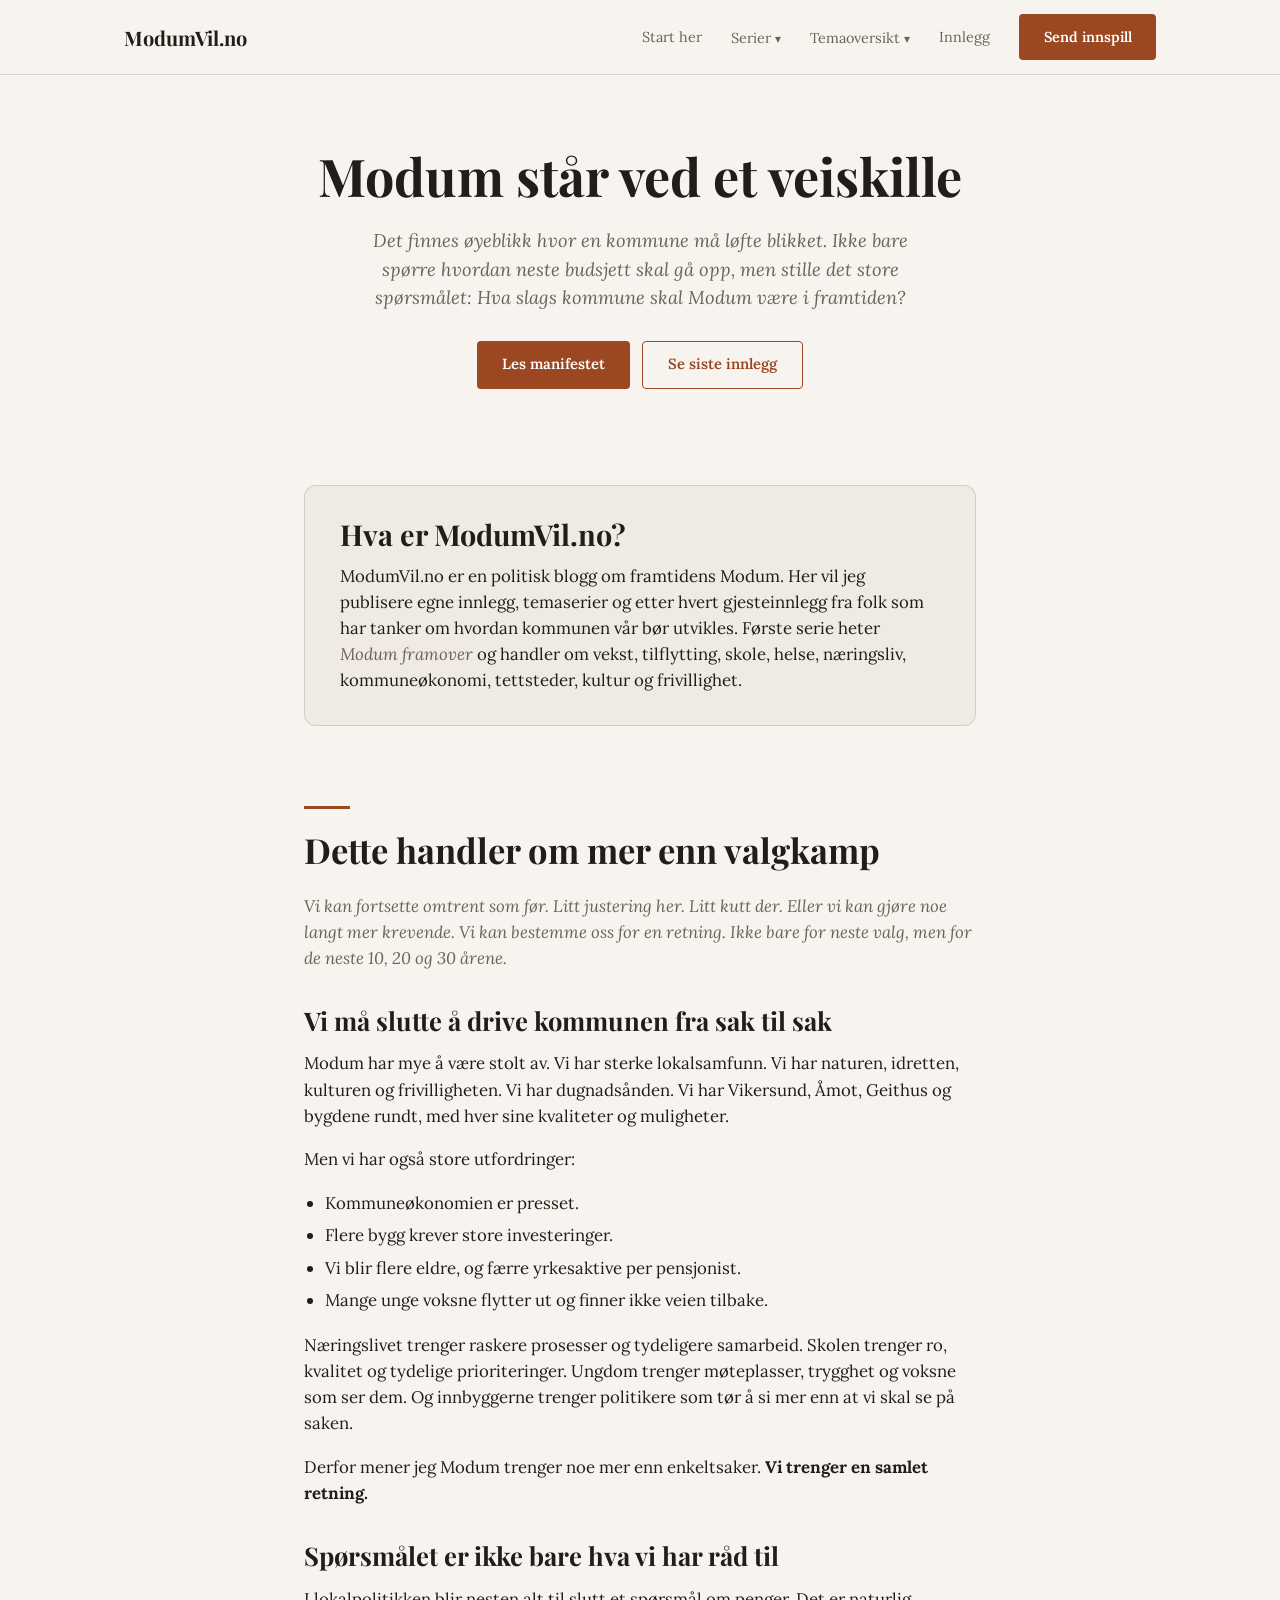
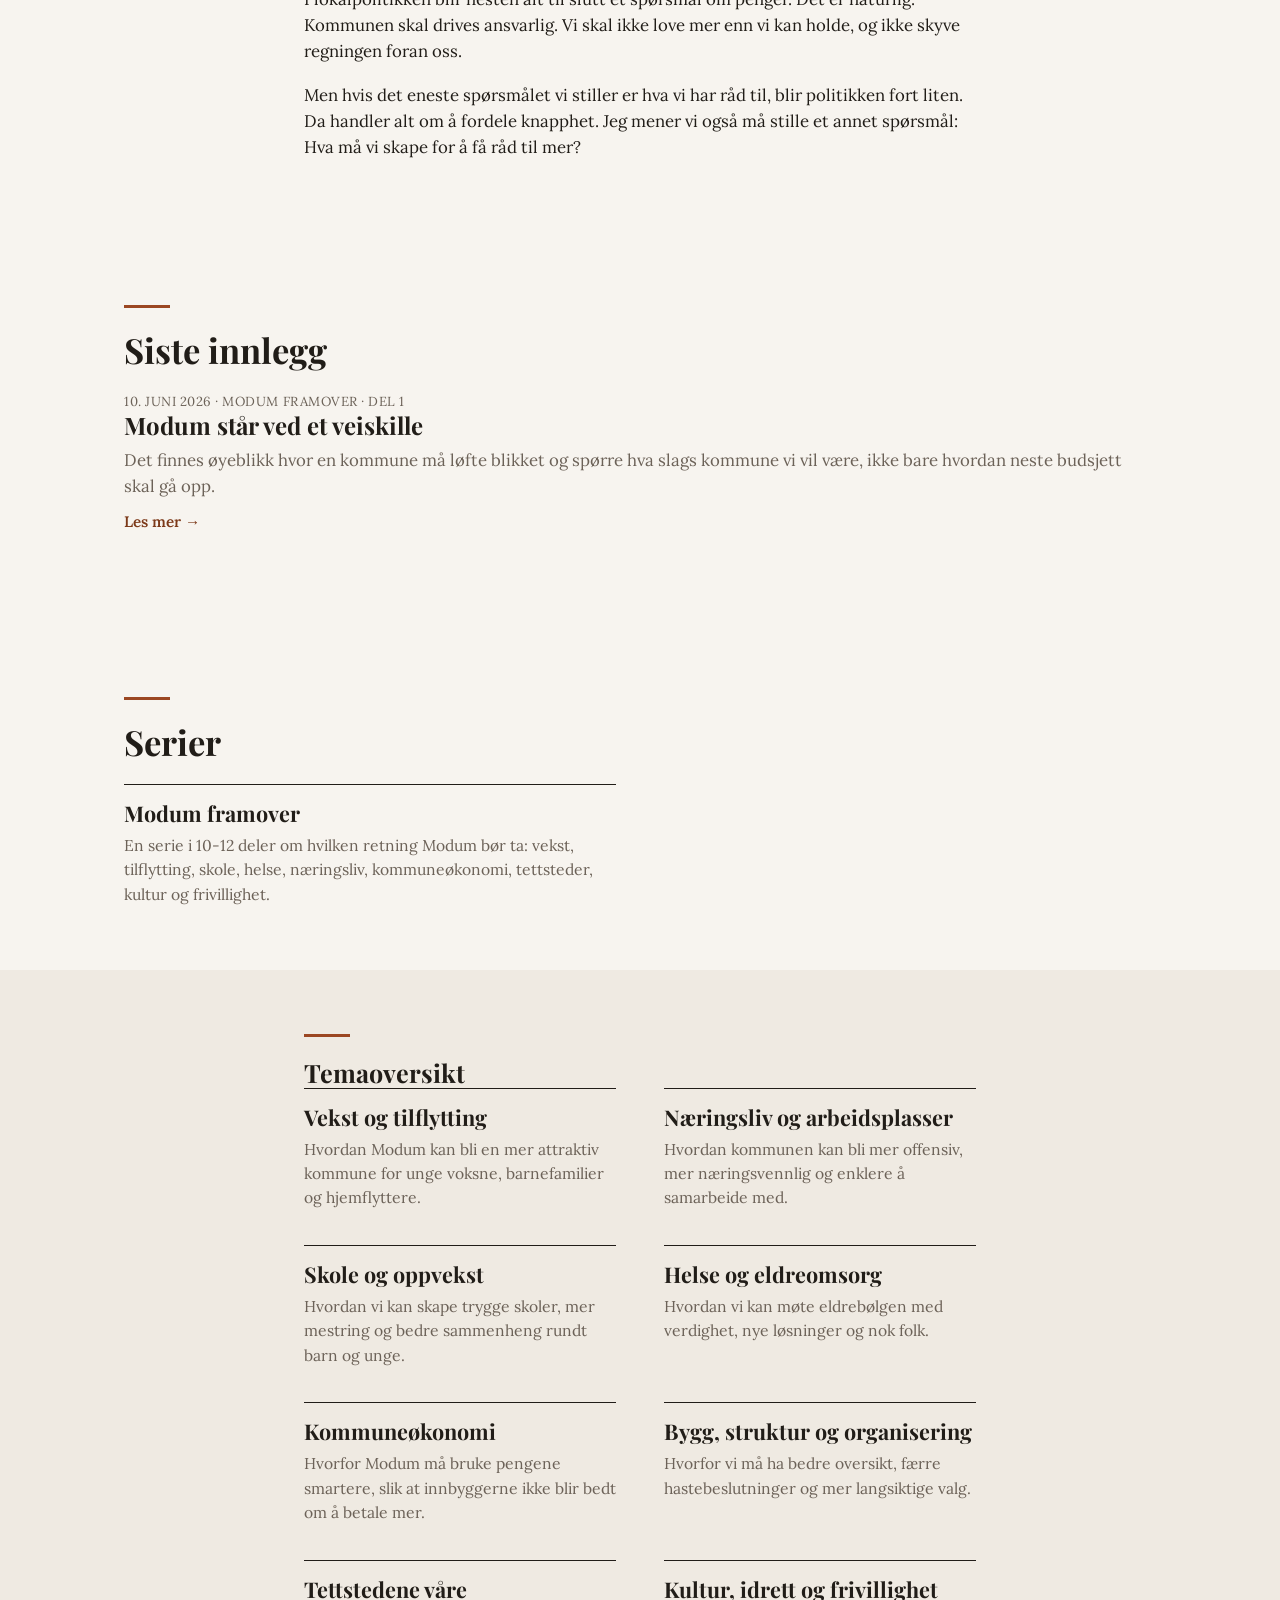
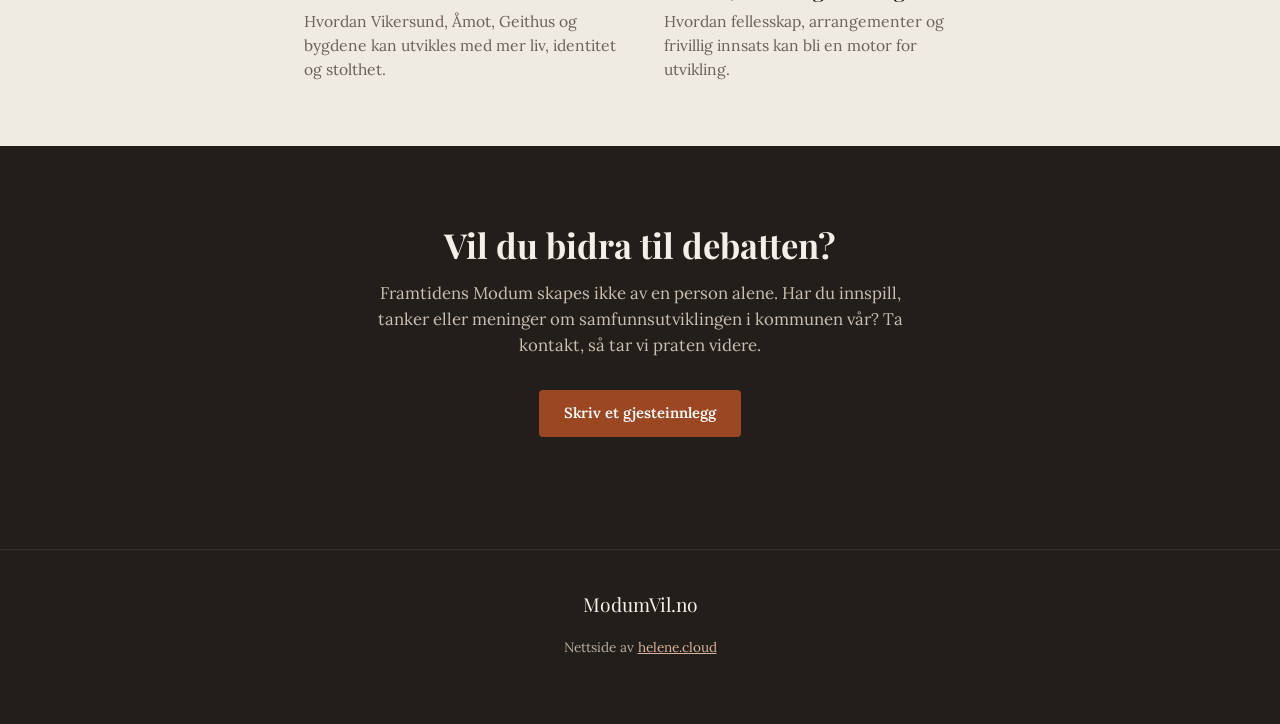
==== index.html @ 94a201ff "Serier: serie-felt pr innlegg + egen serie-side + Serier-dropdown, ny meny (Start her/Serier/Temaove" ====
<!DOCTYPE html>
<html lang="no">
<head>
  <meta charset="UTF-8" />
  <meta name="viewport" content="width=device-width, initial-scale=1.0" />
  <title>Politisk blogg</title>
  <meta name="description" content="Tanker om samfunnsutviklingen i kommunen. Rediger denne teksten i portalen." />
  <meta property="og:type" content="website" />
  <meta property="og:title" content="Politisk blogg" />
  <meta name="twitter:card" content="summary_large_image" />
  <link rel="preconnect" href="https://fonts.googleapis.com" />
  <link rel="preconnect" href="https://fonts.gstatic.com" crossorigin />
  <link href="https://fonts.googleapis.com/css2?family=Playfair+Display:wght@500;600;700&family=Lora:ital,wght@0,400;0,500;0,600;1,400&display=swap" rel="stylesheet" />
  <link rel="icon" type="image/svg+xml" href="assets/favicon.svg" />
  <link rel="stylesheet" href="css/style.css" />
</head>
<body>
  <a href="#hovedinnhold" class="skip-link">Hopp til innhold</a>

  <header class="nav" id="top">
    <div class="nav__inner">
      <a href="#top" class="nav__brand" data-navn>Politisk blogg</a>
      <nav class="nav__links" id="navLinks" aria-label="Hovedmeny">
        <a href="bidra.html" class="btn" id="navCta">Send innspill</a>
      </nav>
      <button class="nav__toggle" id="navToggle" aria-label="Åpne meny" aria-expanded="false" aria-controls="navLinks">
        <span></span><span></span><span></span>
      </button>
    </div>
  </header>

  <main id="hovedinnhold">
    <section class="hero">
      <div class="hero__inner">
        <h1 data-tittel>Overskrift</h1>
        <p class="hero__lead" data-ingress></p>
        <div class="hero__actions">
          <a href="#manifest" class="btn" data-cta>Les manifestet</a>
          <a href="#innlegg" class="btn btn--ghost">Se siste innlegg</a>
        </div>
      </div>
    </section>

    <section class="section om" id="om" hidden>
      <div class="om-box">
        <h2 data-om-tittel>Hva er ModumVil.no?</h2>
        <div class="prose" data-om-tekst></div>
      </div>
    </section>

    <section class="section" id="manifest" aria-labelledby="manifest-tittel">
      <div class="rule"></div>
      <h2 id="manifest-tittel" data-manifest-tittel>Manifest</h2>
      <div class="prose" data-manifest></div>
    </section>

    <section class="section section--wide" id="innlegg" aria-labelledby="innlegg-tittel">
      <div class="rule"></div>
      <h2 id="innlegg-tittel">Siste innlegg</h2>
      <div class="posts" id="postsList"></div>
      <p id="postsEmpty" class="hero__lead" style="text-align:left;margin-left:0" hidden>Ingen innlegg ennå.</p>
    </section>

    <section class="section section--wide" id="serier" aria-labelledby="serier-tittel" hidden>
      <div class="rule"></div>
      <h2 id="serier-tittel">Serier</h2>
      <div class="temaer" id="serierGrid"></div>
    </section>

    <section class="section--alt" id="temaer" aria-labelledby="temaer-tittel">
      <div class="section__inner section__inner--wide" style="padding: 4rem 1.5rem;">
        <div class="rule"></div>
        <h2 id="temaer-tittel">Temaoversikt</h2>
        <div class="temaer" id="temaerGrid"></div>
      </div>
    </section>

    <section class="cta" id="kontakt" aria-labelledby="kontakt-tittel">
      <div class="cta__inner">
        <h2 id="kontakt-tittel" data-kontakt-tittel>Vil du bidra til debatten?</h2>
        <p data-kontakt-tekst>Framtiden skapes ikke av en person alene. Har du innspill, tanker eller et helt innlegg om samfunnsutviklingen i kommunen? Send det inn, så tar vi praten videre.</p>
        <a href="bidra.html" class="btn">Skriv et gjesteinnlegg</a>
        <p style="margin-top:1.1rem"><a href="#" id="kontaktBtn" style="color:#c9bfb2;text-decoration:underline" hidden>eller send meg en e-post</a></p>
      </div>
    </section>
  </main>

  <footer class="footer">
    <p class="footer__brand" data-navn>Politisk blogg</p>
    <p class="footer__credit">Nettside av <a href="https://helene.cloud" target="_blank" rel="noopener">helene.cloud</a></p>
  </footer>

  <script src="js/data.js"></script>
  <script src="js/main.js"></script>
</body>
</html>
---- css/style.css ----
/* Politisk blogg - redaksjonell, rolig, alvorlig. Varm krem + rustbrun aksent. */
:root {
  --bg: #f7f4ef;
  --bg-alt: #efeae2;
  --ink: #211d18;
  --ink-soft: #6c6258;
  --accent: #9b4722;
  --accent-deep: #7c3919;
  --dark: #221e1a;
  --line: rgba(34, 30, 26, .14);
  --display: "Playfair Display", Georgia, "Times New Roman", serif;
  --body: "Lora", Georgia, serif;
  --maxw: 720px;
}
* { box-sizing: border-box; margin: 0; padding: 0; }
html { scroll-behavior: smooth; }
body { font-family: var(--body); color: var(--ink); background: var(--bg); line-height: 1.55; font-size: 1.05rem; -webkit-font-smoothing: antialiased; }
h1, h2, h3 { font-family: var(--display); font-weight: 700; line-height: 1.12; }
a { color: inherit; text-decoration: none; }
p { margin: 0 0 1.1rem; }
img { max-width: 100%; display: block; }

.skip-link { position: absolute; left: 50%; top: -60px; transform: translateX(-50%); z-index: 100; padding: .7em 1.4em; background: var(--accent); color: #fff; border-radius: 0 0 10px 10px; transition: top .2s; }
.skip-link:focus { top: 0; }
:focus-visible { outline: 2px solid var(--accent-deep); outline-offset: 3px; }

/* Knapper */
.btn { display: inline-flex; align-items: center; gap: .5em; padding: .8em 1.7em; border-radius: 4px; background: var(--accent); color: #fff; font-family: var(--body); font-size: .92rem; font-weight: 600; transition: .2s; border: 0; cursor: pointer; }
.btn:hover { background: var(--accent-deep); }
.btn--ghost { background: transparent; color: var(--accent); border: 1px solid var(--accent); }
.btn--ghost:hover { background: var(--accent); color: #fff; }
.btn--dark { background: var(--dark); }
.btn--dark:hover { background: #000; }

/* Toppmeny */
.nav { position: sticky; top: 0; z-index: 50; background: rgba(247, 244, 239, .9); backdrop-filter: blur(8px); -webkit-backdrop-filter: blur(8px); border-bottom: 1px solid var(--line); }
.nav__inner { max-width: 1080px; margin: 0 auto; display: flex; align-items: center; justify-content: space-between; padding: .9rem 1.5rem; }
.nav__brand { font-family: var(--display); font-weight: 700; font-size: 1.25rem; }
.nav__links { display: flex; align-items: center; gap: 1.8rem; }
.nav__links a { font-size: .9rem; color: var(--ink-soft); }
.nav__links a:hover { color: var(--ink); }
/* CTA-knappen i menyen skal beholde hvit tekst (ikke arve menylenke-fargen) */
.nav__links a.btn, .nav__links a.btn:hover { color: #fff; }
.nav__toggle { display: none; background: none; border: 0; cursor: pointer; padding: 8px; }
.nav__toggle span { display: block; width: 24px; height: 2px; background: var(--ink); margin: 5px 0; transition: transform .25s ease, opacity .2s ease; transform-origin: center; }
/* Hamburger blir til en tydelig X når menyen er åpen */
.nav__toggle[aria-expanded="true"] span:nth-child(1) { transform: translateY(7px) rotate(45deg); }
.nav__toggle[aria-expanded="true"] span:nth-child(2) { opacity: 0; }
.nav__toggle[aria-expanded="true"] span:nth-child(3) { transform: translateY(-7px) rotate(-45deg); }

/* Dropdown (temaer) i toppmenyen */
.nav__dd { position: relative; }
.nav__dd-toggle { background: none; border: 0; cursor: pointer; font-family: var(--body); font-size: .9rem; color: var(--ink-soft); padding: 0; display: inline-flex; align-items: center; gap: .3em; }
.nav__dd-toggle:hover { color: var(--ink); }
.nav__dd-toggle .caret { font-size: .85em; transition: transform .2s; }
.nav__dd-toggle[aria-expanded="true"] .caret { transform: rotate(180deg); }
.nav__dd-panel { position: absolute; top: 100%; left: 0; margin-top: .6rem; min-width: 240px; background: var(--bg); border: 1px solid var(--line); border-radius: 8px; padding: .4rem; box-shadow: 0 18px 45px -22px rgba(34,30,26,.45); display: none; z-index: 60; }
.nav__dd-panel.open { display: block; }
.nav__dd-panel a { display: block; padding: .55rem .7rem; border-radius: 5px; font-size: .92rem; color: var(--ink-soft); }
.nav__dd-panel a:hover { background: var(--bg-alt); color: var(--ink); }
.nav__dd-panel .nav__dd-all { font-weight: 600; color: var(--accent-deep); border-bottom: 1px solid var(--line); border-radius: 0; margin-bottom: .25rem; }

/* Forside / hero */
.hero { text-align: center; padding: 4.5rem 1.5rem 2.5rem; position: relative; }
.hero__inner { max-width: var(--maxw); margin: 0 auto; }
.hero h1 { font-size: clamp(2.1rem, 5.3vw, 3.25rem); margin-bottom: 1.3rem; }
.hero__lead { font-style: italic; color: var(--ink-soft); max-width: 560px; margin: 0 auto 1.8rem; font-size: 1.15rem; }
.hero__actions { display: flex; flex-wrap: wrap; gap: .8rem; justify-content: center; }
/* Med bakgrunnsbilde: bildet dekker hele hero, mørkt overlay, lys tekst */
.hero--bilde { background-size: cover; background-position: center; min-height: 72vh; display: flex; flex-direction: column; justify-content: center; padding: 5.5rem 1.5rem; }
.hero--bilde::before { content: ""; position: absolute; inset: 0; background: linear-gradient(180deg, rgba(24,18,13,.5), rgba(24,18,13,.66)); }
.hero--bilde .hero__inner { position: relative; z-index: 1; }
.hero--bilde h1 { color: #fff; }
.hero--bilde .hero__lead { color: rgba(255,255,255,.92); }
.hero--bilde .btn--ghost { color: #fff; border-color: rgba(255,255,255,.65); }
.hero--bilde .btn--ghost:hover { background: #fff; color: var(--ink); border-color: #fff; }

/* Tekstseksjoner */
.section { max-width: var(--maxw); margin: 0 auto; padding: 4rem 1.5rem; }
.section--wide { max-width: 1080px; }
.section--alt { background: var(--bg-alt); max-width: none; }
.section--alt .section__inner { max-width: var(--maxw); margin: 0 auto; }
.section__inner--wide { max-width: 1080px; }
.rule { width: 46px; height: 3px; background: var(--accent); margin-bottom: 1.4rem; }
.section h2 { font-size: clamp(1.58rem, 3.3vw, 2.16rem); margin-bottom: 1.4rem; }

/* Info-boks under hero */
.om { padding-top: 3.5rem; padding-bottom: 1rem; }
.om-box { background: var(--bg-alt); border: 1px solid var(--line); border-radius: 12px; padding: 2rem 2.2rem; }
.om-box h2 { font-size: clamp(1.35rem, 3vw, 1.8rem); margin-bottom: .8rem; }
.om-box .prose p:last-child { margin-bottom: 0; }

/* Manifest rik tekst */
.prose { color: var(--ink); }
.prose h3 { font-size: 1.6rem; margin: 2.2rem 0 1rem; }
.prose ul { margin: 0 0 1.2rem 1.3rem; }
.prose li { margin-bottom: .4rem; }
.prose a { color: var(--accent-deep); text-decoration: underline; }
.prose em, .prose i { color: var(--ink-soft); }

/* Temaoversikt */
.temaer { display: grid; grid-template-columns: 1fr 1fr; gap: 2.2rem 3rem; }
.tema { border-top: 1px solid var(--ink); padding-top: 1rem; }
.tema h3 { font-size: 1.35rem; margin-bottom: .5rem; }
.tema p { color: var(--ink-soft); font-size: .98rem; margin: 0; }

/* Innleggsliste */
.posts { display: grid; gap: 2.2rem; }
.posts--serie { list-style: none; padding: 0; margin: 0; }
.post-card { display: grid; grid-template-columns: 200px 1fr; gap: 1.6rem; align-items: start; border-bottom: 1px solid var(--line); padding-bottom: 2.2rem; }
.post-card:last-child { border-bottom: 0; }
.post-card__media { border-radius: 5px; overflow: hidden; background: var(--bg-alt); aspect-ratio: 4 / 3; }
.post-card__media img { width: 100%; height: 100%; object-fit: cover; }
.post-card__date { font-size: .82rem; letter-spacing: .04em; text-transform: uppercase; color: var(--accent-deep); margin-bottom: .4rem; }
.post-card h3 { font-size: 1.5rem; margin-bottom: .5rem; }
.post-card h3 a:hover { color: var(--accent-deep); }
.post-card p { color: var(--ink-soft); margin: 0; }
.post-card__more { display: inline-block; margin-top: .7rem; color: var(--accent-deep); font-weight: 600; font-size: .95rem; }

/* Enkeltinnlegg */
.article { max-width: var(--maxw); margin: 0 auto; padding: 3.5rem 1.5rem; }
.article__back { color: var(--ink-soft); font-size: .9rem; display: inline-block; margin-bottom: 1.6rem; }
.article__back:hover { color: var(--ink); }
.article__date { font-size: .85rem; letter-spacing: .05em; text-transform: uppercase; color: var(--accent-deep); margin-bottom: .6rem; }
.article h1 { font-size: clamp(1.76rem, 4.4vw, 2.65rem); margin-bottom: 1rem; }
.article__lead { font-style: italic; color: var(--ink-soft); font-size: 1.2rem; margin-bottom: 1.8rem; }
.article__media { margin: 0 0 2rem; }
.article__media img { width: 100%; border-radius: 6px; }
.article__body { font-size: 1.1rem; }
.article__body h3 { font-size: 1.5rem; margin: 2rem 0 1rem; }
.article__body ul { margin: 0 0 1.2rem 1.3rem; }
.article__body a { color: var(--accent-deep); text-decoration: underline; }

/* Skjema (gjesteinnlegg) */
.skjema { margin-top: 2rem; display: grid; gap: 1.2rem; }
.skjema__hp { position: absolute; width: 1px; height: 1px; padding: 0; margin: -1px; overflow: hidden; clip: rect(0 0 0 0); white-space: nowrap; border: 0; }
.skjema__felt { display: grid; gap: .4rem; }
.skjema__felt > span { font-weight: 600; font-size: .95rem; }
.skjema__felt small { color: var(--ink-soft); font-size: .82rem; }
.skjema input[type="text"], .skjema input[type="email"], .skjema textarea {
  width: 100%; font-family: var(--body); font-size: 1rem; color: var(--ink);
  background: #fff; border: 1px solid var(--line); border-radius: 8px; padding: .7rem .8rem;
}
.skjema input:focus, .skjema textarea:focus { outline: none; border-color: var(--accent); }
.skjema textarea { resize: vertical; min-height: 180px; line-height: 1.6; }
.skjema__samtykke { display: flex; gap: .6rem; align-items: flex-start; font-size: .95rem; color: var(--ink-soft); }
.skjema__samtykke input { margin-top: .25rem; }
.skjema__feil { color: #b3331b; font-size: .95rem; }
.skjema__takk { margin-top: 2rem; background: var(--bg-alt); border: 1px solid var(--line); border-radius: 12px; padding: 2rem; }
.skjema__takk h2 { font-size: 1.6rem; margin-bottom: .6rem; }
.skjema__takk .btn { margin-top: 1rem; }

/* Kontakt-CTA */
.cta { background: var(--dark); color: #f4efe8; text-align: center; padding: 5rem 1.5rem; }
.cta__inner { max-width: 560px; margin: 0 auto; }
.cta h2 { font-family: var(--display); font-size: clamp(1.58rem, 3.3vw, 2.16rem); margin-bottom: 1rem; }
.cta p { color: #c9bfb2; margin-bottom: 2rem; }

/* Bunntekst */
.footer { background: var(--dark); color: #b8ada0; text-align: center; padding: 0 1.5rem 3rem; border-top: 1px solid rgba(255,255,255,.08); }
.footer__brand { font-family: var(--display); font-size: 1.2rem; color: #f4efe8; padding-top: 2.5rem; }
.footer__credit { font-size: .85rem; margin-top: .6rem; }
.footer__credit a { color: #d8b49e; text-decoration: underline; }

@media (max-width: 720px) {
  .nav__links { position: fixed; inset: 60px 0 auto; flex-direction: column; align-items: stretch; gap: 0; background: var(--bg); border-bottom: 1px solid var(--line); padding: .5rem 1.5rem 1.5rem; display: none; box-shadow: 0 20px 44px -26px rgba(34,30,26,.55); }
  .nav__links.open { display: flex; }
  .nav__links a:not(.btn) { padding: 1rem .2rem; width: 100%; border-bottom: 1px solid var(--line); }
  .nav__links a.btn { margin-top: 1rem; padding: 1rem; }
  .nav__toggle { display: block; }
  .nav__dd { width: 100%; }
  .nav__dd-toggle { padding: 1rem .2rem; width: 100%; justify-content: flex-start; gap: .5em; border-bottom: 1px solid var(--line); font-size: .95rem; }
  .nav__dd-toggle .caret { font-size: 1em; margin-left: .1em; }
  .nav__dd-panel { position: static; border: 0; box-shadow: none; margin: 0; padding: .2rem 0 .5rem .9rem; min-width: 0; }
  .nav__dd-panel a { padding: .8rem .5rem; }
  .temaer { grid-template-columns: 1fr; gap: 1.6rem; }
  .post-card { grid-template-columns: 1fr; }
  .post-card__media { aspect-ratio: 16 / 9; }
}
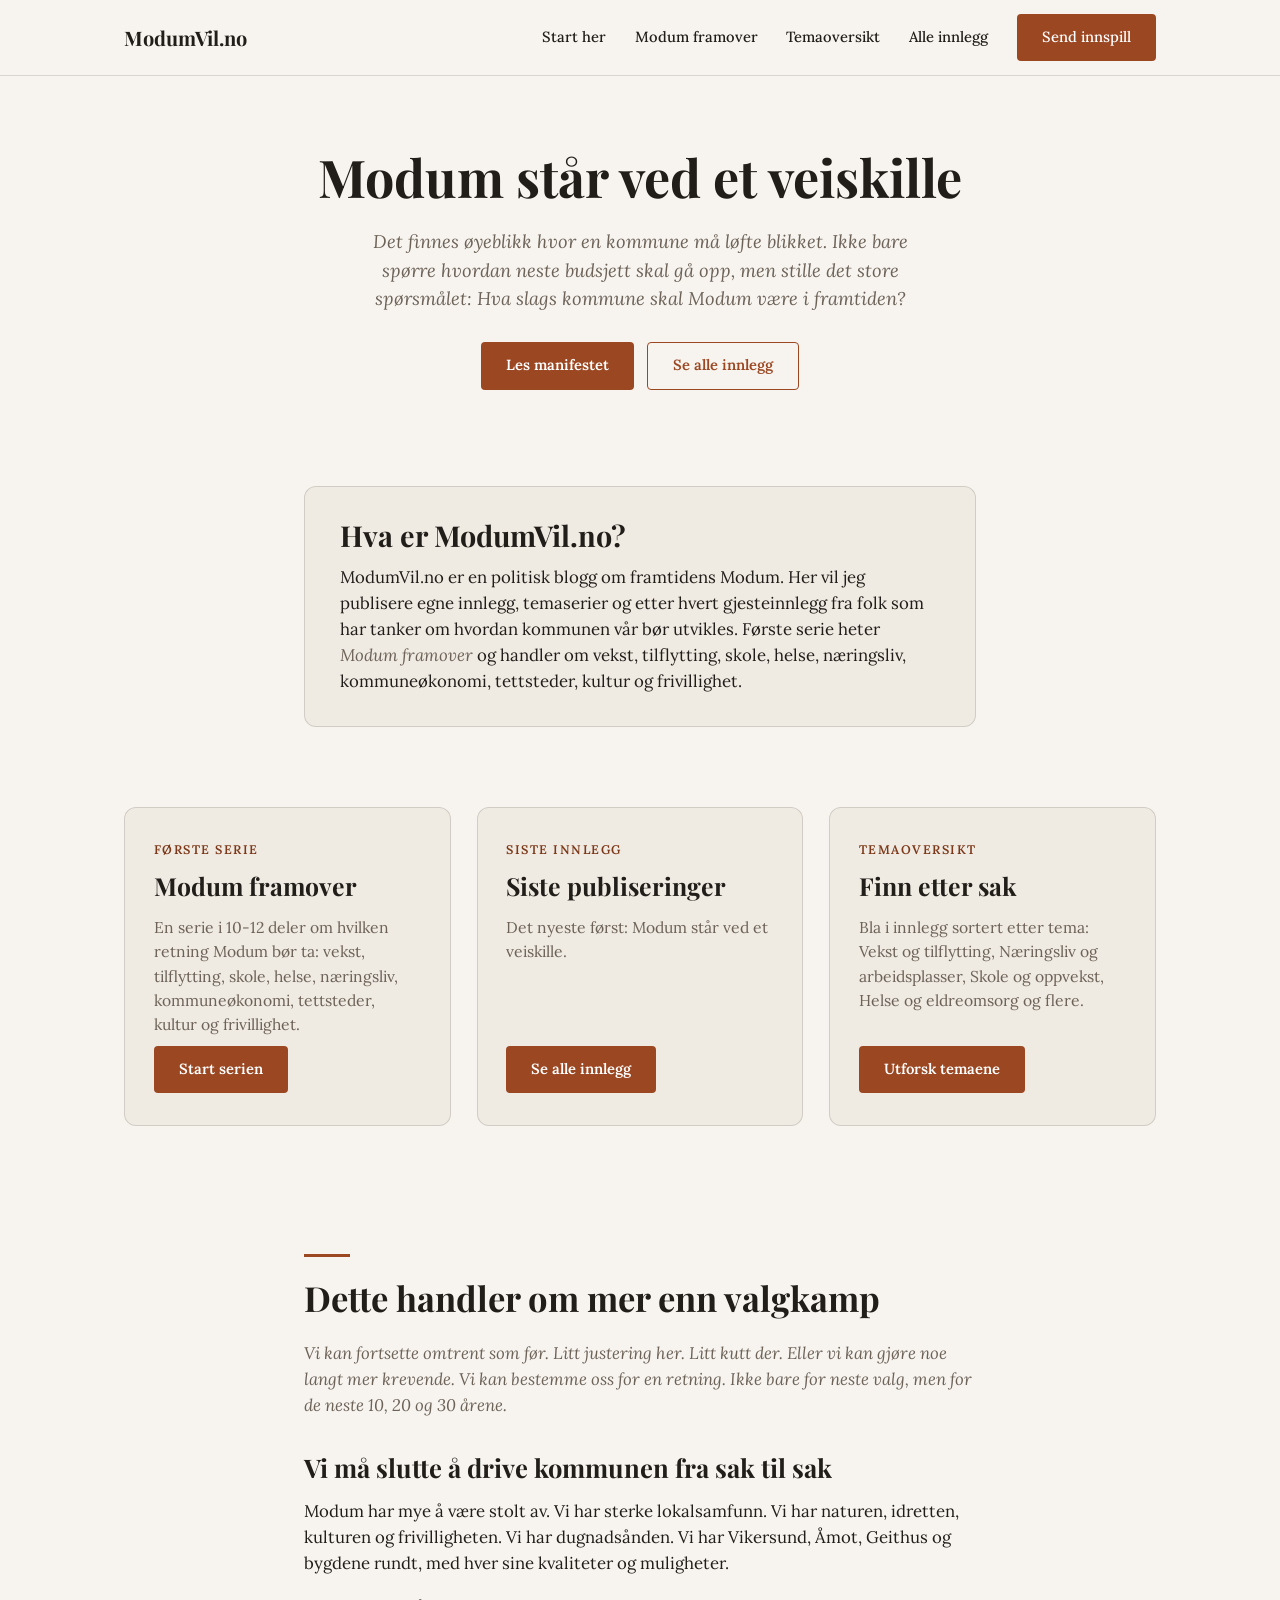
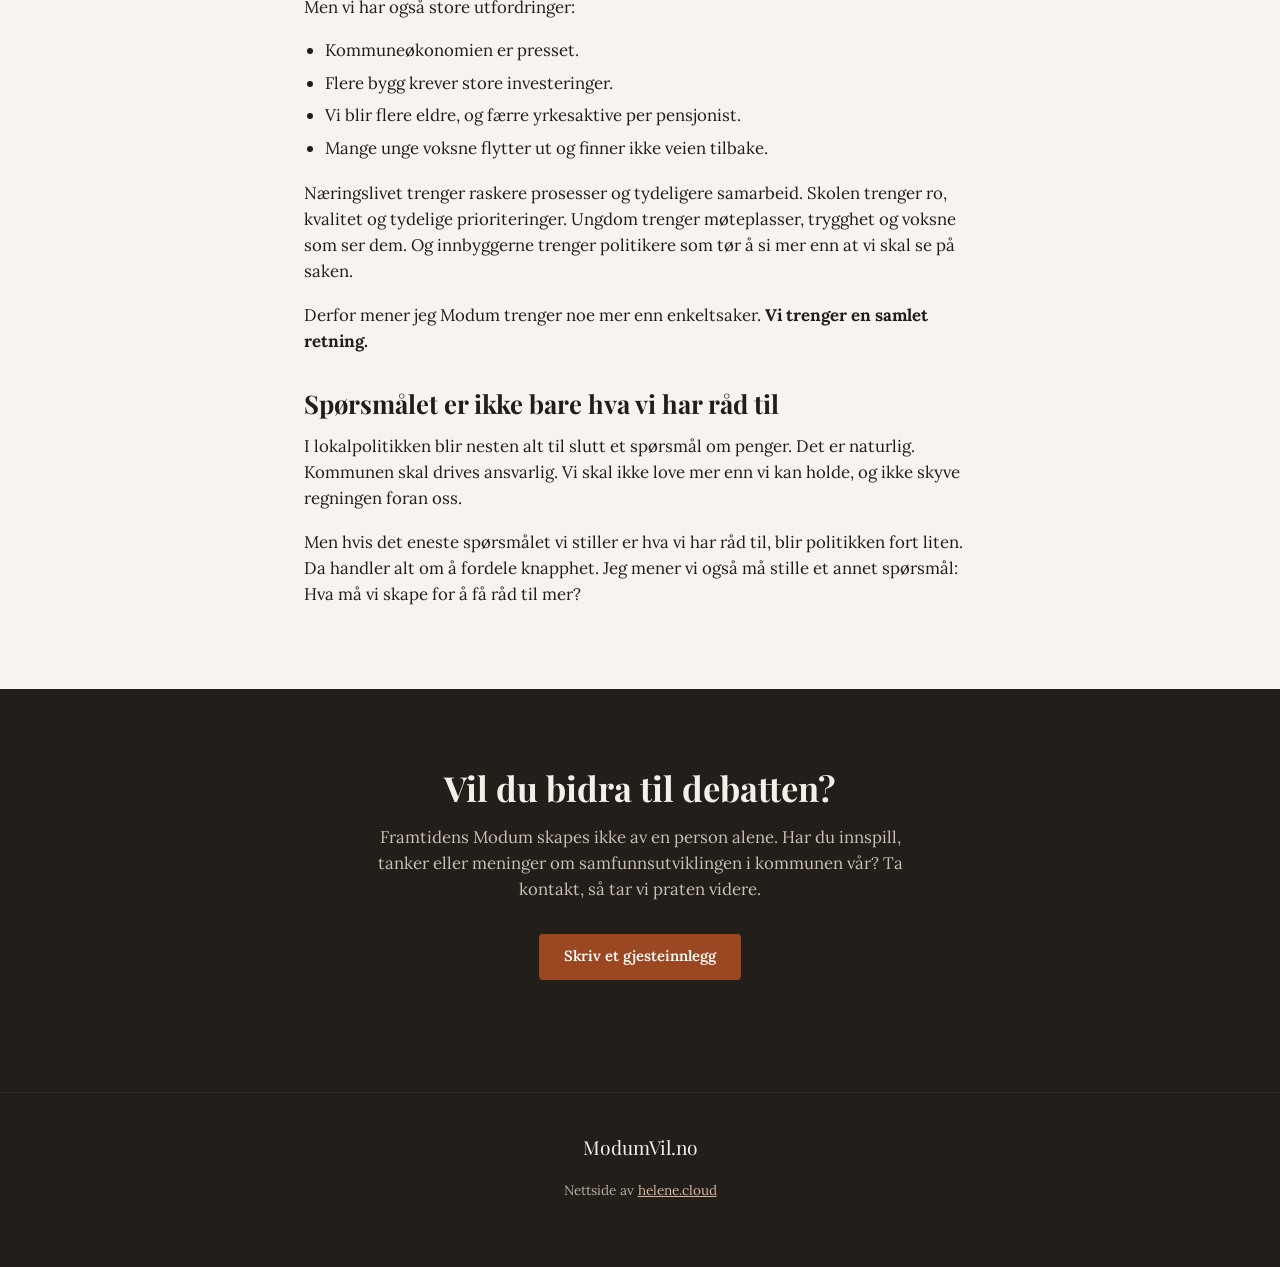
==== commit 47c889ed: "Forside som 3-blokk hub + arkiv/temaer-sider + SEO/AEO (JSON-LD, sitemap, RSS, OG) + kommentarer (mo" ====
--- a/index.html
+++ b/index.html
@@ -4,15 +4,22 @@
   <meta charset="UTF-8" />
   <meta name="viewport" content="width=device-width, initial-scale=1.0" />
   <title>Politisk blogg</title>
-  <meta name="description" content="Tanker om samfunnsutviklingen i kommunen. Rediger denne teksten i portalen." />
+  <meta name="description" content="Tanker om samfunnsutviklingen i kommunen." />
+  <link rel="canonical" href="https://modumvil.no/" id="canonical" />
   <meta property="og:type" content="website" />
-  <meta property="og:title" content="Politisk blogg" />
+  <meta property="og:title" content="Politisk blogg" id="ogTitle" />
+  <meta property="og:description" content="" id="ogDesc" />
+  <meta property="og:url" content="https://modumvil.no/" id="ogUrl" />
+  <meta property="og:image" content="" id="ogImage" />
+  <meta property="og:locale" content="nb_NO" />
   <meta name="twitter:card" content="summary_large_image" />
   <link rel="preconnect" href="https://fonts.googleapis.com" />
   <link rel="preconnect" href="https://fonts.gstatic.com" crossorigin />
   <link href="https://fonts.googleapis.com/css2?family=Playfair+Display:wght@500;600;700&family=Lora:ital,wght@0,400;0,500;0,600;1,400&display=swap" rel="stylesheet" />
   <link rel="icon" type="image/svg+xml" href="assets/favicon.svg" />
+  <link rel="alternate" type="application/rss+xml" title="RSS" href="/rss.xml" />
   <link rel="stylesheet" href="css/style.css" />
+  <script type="application/ld+json" id="ldWebsite"></script>
 </head>
 <body>
   <a href="#hovedinnhold" class="skip-link">Hopp til innhold</a>
@@ -35,8 +42,8 @@
         <h1 data-tittel>Overskrift</h1>
         <p class="hero__lead" data-ingress></p>
         <div class="hero__actions">
-          <a href="#manifest" class="btn" data-cta>Les manifestet</a>
-          <a href="#innlegg" class="btn btn--ghost">Se siste innlegg</a>
+          <a href="om.html" class="btn" data-cta>Start her</a>
+          <a href="arkiv.html" class="btn btn--ghost">Se alle innlegg</a>
         </div>
       </div>
     </section>
@@ -48,31 +55,14 @@
       </div>
     </section>
 
-    <section class="section" id="manifest" aria-labelledby="manifest-tittel">
+    <section class="section section--wide" id="hub" aria-label="Hovedinnganger">
+      <div class="hub" id="hubGrid"></div>
+    </section>
+
+    <section class="section" id="manifest" aria-labelledby="manifest-tittel" hidden>
       <div class="rule"></div>
       <h2 id="manifest-tittel" data-manifest-tittel>Manifest</h2>
       <div class="prose" data-manifest></div>
-    </section>
-
-    <section class="section section--wide" id="innlegg" aria-labelledby="innlegg-tittel">
-      <div class="rule"></div>
-      <h2 id="innlegg-tittel">Siste innlegg</h2>
-      <div class="posts" id="postsList"></div>
-      <p id="postsEmpty" class="hero__lead" style="text-align:left;margin-left:0" hidden>Ingen innlegg ennå.</p>
-    </section>
-
-    <section class="section section--wide" id="serier" aria-labelledby="serier-tittel" hidden>
-      <div class="rule"></div>
-      <h2 id="serier-tittel">Serier</h2>
-      <div class="temaer" id="serierGrid"></div>
-    </section>
-
-    <section class="section--alt" id="temaer" aria-labelledby="temaer-tittel">
-      <div class="section__inner section__inner--wide" style="padding: 4rem 1.5rem;">
-        <div class="rule"></div>
-        <h2 id="temaer-tittel">Temaoversikt</h2>
-        <div class="temaer" id="temaerGrid"></div>
-      </div>
     </section>
 
     <section class="cta" id="kontakt" aria-labelledby="kontakt-tittel">
--- a/css/style.css
+++ b/css/style.css
@@ -37,8 +37,10 @@
 .nav__inner { max-width: 1080px; margin: 0 auto; display: flex; align-items: center; justify-content: space-between; padding: .9rem 1.5rem; }
 .nav__brand { font-family: var(--display); font-weight: 700; font-size: 1.25rem; }
 .nav__links { display: flex; align-items: center; gap: 1.8rem; }
-.nav__links a { font-size: .9rem; color: var(--ink-soft); }
-.nav__links a:hover { color: var(--ink); }
+.nav__links a { font-size: .92rem; font-style: normal; font-weight: 500; color: var(--ink); }
+.nav__links a:hover { color: var(--accent-deep); }
+.nav__dd-toggle { color: var(--ink); font-weight: 500; }
+.nav__dd-toggle:hover { color: var(--accent-deep); }
 /* CTA-knappen i menyen skal beholde hvit tekst (ikke arve menylenke-fargen) */
 .nav__links a.btn, .nav__links a.btn:hover { color: #fff; }
 .nav__toggle { display: none; background: none; border: 0; cursor: pointer; padding: 8px; }
@@ -84,6 +86,18 @@
 .rule { width: 46px; height: 3px; background: var(--accent); margin-bottom: 1.4rem; }
 .section h2 { font-size: clamp(1.58rem, 3.3vw, 2.16rem); margin-bottom: 1.4rem; }
 
+/* Hub-kort på forsiden (3 inngangsblokker) */
+.hub { display: grid; grid-template-columns: repeat(3, 1fr); gap: 1.6rem; }
+.hub-card { background: var(--bg-alt); border: 1px solid var(--line); border-radius: 12px; padding: 2rem 1.8rem; display: flex; flex-direction: column; gap: .6rem; }
+.hub-card .eyebrow { font-size: .78rem; letter-spacing: .12em; text-transform: uppercase; color: var(--accent-deep); font-weight: 600; margin: 0; }
+.hub-card h2 { font-size: 1.55rem; margin: .2rem 0 .3rem; line-height: 1.15; }
+.hub-card p { color: var(--ink-soft); margin: 0; font-size: .98rem; }
+.hub-card .btn { margin-top: auto; align-self: flex-start; }
+@media (max-width: 900px) {
+  .hub { grid-template-columns: 1fr; gap: 1.2rem; }
+  .hub-card { padding: 1.6rem 1.4rem; }
+}
+
 /* Info-boks under hero */
 .om { padding-top: 3.5rem; padding-bottom: 1rem; }
 .om-box { background: var(--bg-alt); border: 1px solid var(--line); border-radius: 12px; padding: 2rem 2.2rem; }
@@ -149,6 +163,15 @@
 .skjema__takk { margin-top: 2rem; background: var(--bg-alt); border: 1px solid var(--line); border-radius: 12px; padding: 2rem; }
 .skjema__takk h2 { font-size: 1.6rem; margin-bottom: .6rem; }
 .skjema__takk .btn { margin-top: 1rem; }
+
+/* Kommentarer */
+.kommentar-seksjon { margin-top: 3.5rem; }
+.kommentar-seksjon h2 { font-size: clamp(1.5rem, 3vw, 2rem); margin-bottom: 1.4rem; }
+.kommentarer { list-style: none; padding: 0; margin: 0 0 2rem; display: grid; gap: 1.4rem; }
+.kommentar { background: var(--bg-alt); border-left: 3px solid var(--accent); border-radius: 6px; padding: 1.2rem 1.4rem; }
+.kommentar__meta { margin: 0 0 .5rem; font-size: .95rem; color: var(--ink-soft); }
+.kommentar__meta strong { color: var(--ink); }
+.kommentar__tekst { margin: 0; color: var(--ink); }
 
 /* Kontakt-CTA */
 .cta { background: var(--dark); color: #f4efe8; text-align: center; padding: 5rem 1.5rem; }
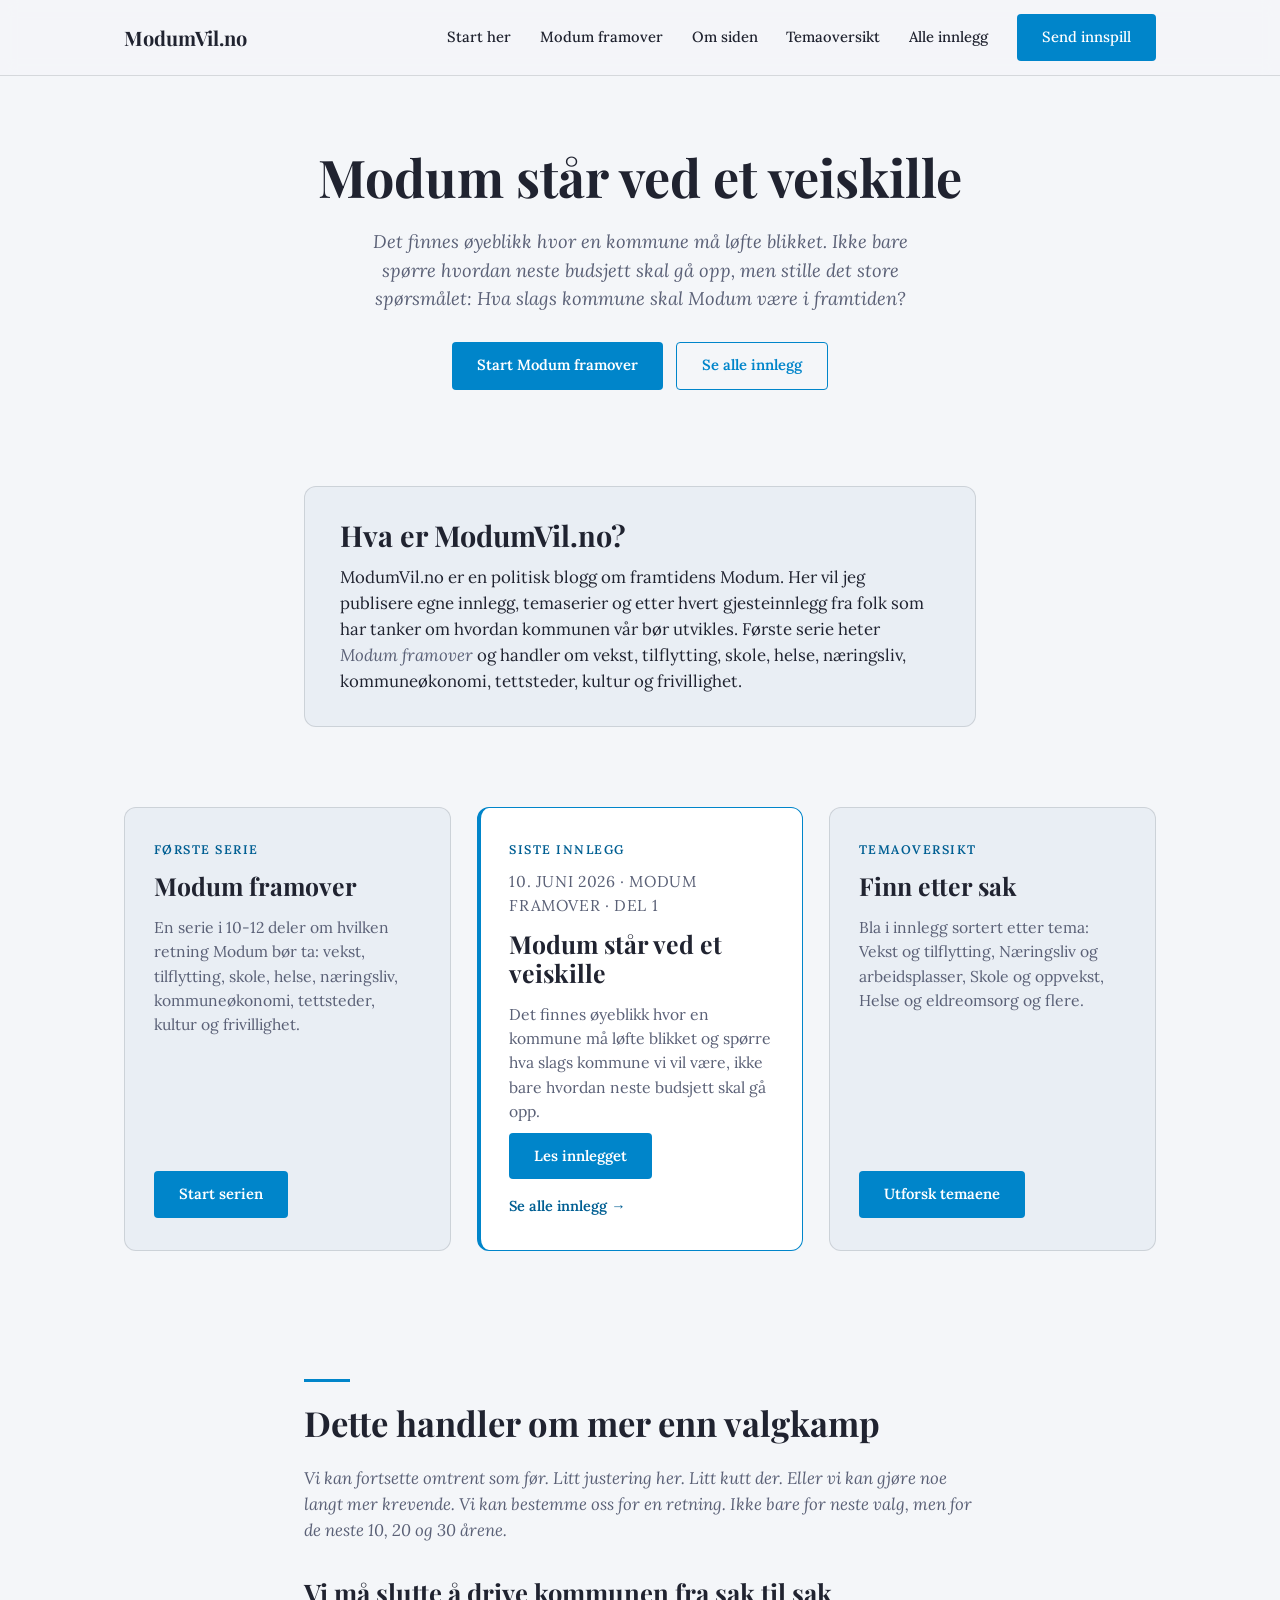
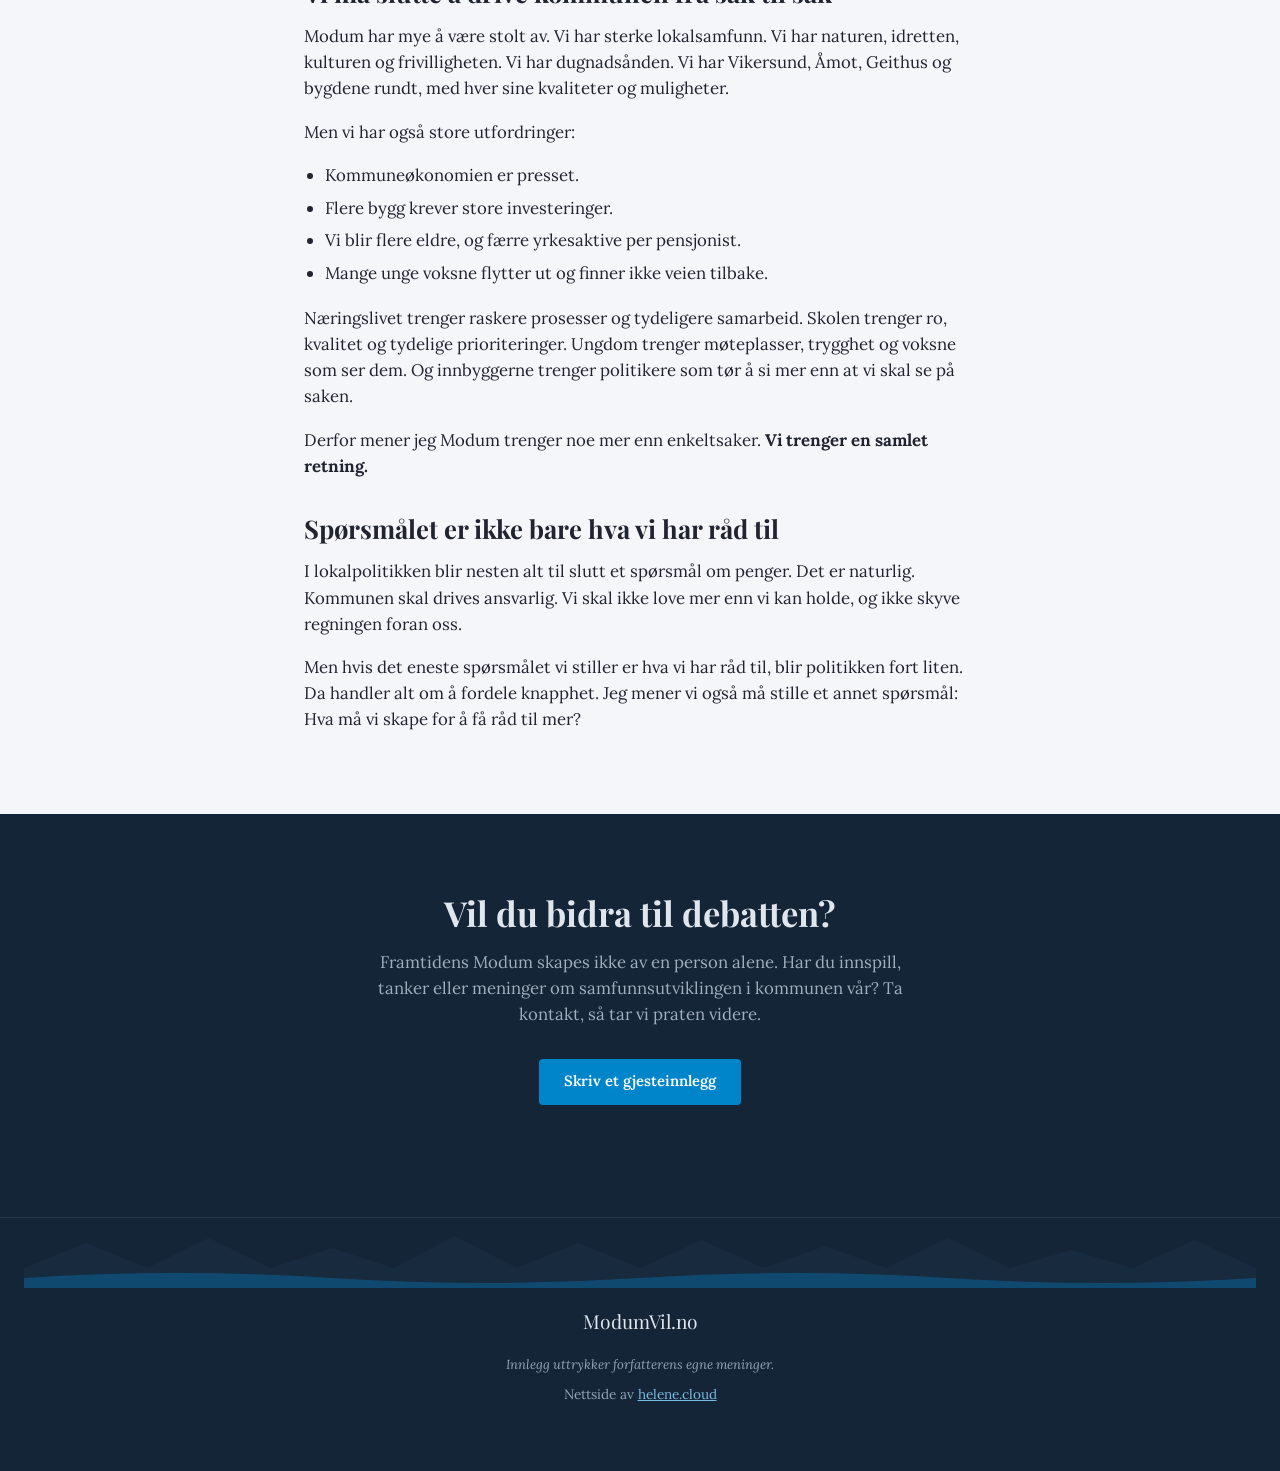
==== commit 83b27c55: "Modum-bla palett + Pal Inge-review: mobil-typo, hero-CTA, Om siden i meny, ekte innleggskort i hub, " ====
--- a/index.html
+++ b/index.html
@@ -39,10 +39,11 @@
   <main id="hovedinnhold">
     <section class="hero">
       <div class="hero__inner">
+        <p class="hero__byline" id="heroByline" hidden></p>
         <h1 data-tittel>Overskrift</h1>
         <p class="hero__lead" data-ingress></p>
         <div class="hero__actions">
-          <a href="om.html" class="btn" data-cta>Start her</a>
+          <a href="serie.html?navn=Modum%20framover" class="btn" data-cta>Start Modum framover</a>
           <a href="arkiv.html" class="btn btn--ghost">Se alle innlegg</a>
         </div>
       </div>
@@ -70,13 +71,14 @@
         <h2 id="kontakt-tittel" data-kontakt-tittel>Vil du bidra til debatten?</h2>
         <p data-kontakt-tekst>Framtiden skapes ikke av en person alene. Har du innspill, tanker eller et helt innlegg om samfunnsutviklingen i kommunen? Send det inn, så tar vi praten videre.</p>
         <a href="bidra.html" class="btn">Skriv et gjesteinnlegg</a>
-        <p style="margin-top:1.1rem"><a href="#" id="kontaktBtn" style="color:#c9bfb2;text-decoration:underline" hidden>eller send meg en e-post</a></p>
+        <p style="margin-top:1.1rem"><a href="#" id="kontaktBtn" style="color:#9fadbc;text-decoration:underline" hidden>Send e-post direkte</a></p>
       </div>
     </section>
   </main>
 
   <footer class="footer">
     <p class="footer__brand" data-navn>Politisk blogg</p>
+    <p class="footer__disclaimer">Innlegg uttrykker forfatterens egne meninger.</p>
     <p class="footer__credit">Nettside av <a href="https://helene.cloud" target="_blank" rel="noopener">helene.cloud</a></p>
   </footer>
 
--- a/css/style.css
+++ b/css/style.css
@@ -1,19 +1,21 @@
-/* Politisk blogg - redaksjonell, rolig, alvorlig. Varm krem + rustbrun aksent. */
+/* Politisk blogg - redaksjonell, rolig. Modum kommunes brand-blå (#0085CA) som aksent. */
 :root {
-  --bg: #f7f4ef;
-  --bg-alt: #efeae2;
-  --ink: #211d18;
-  --ink-soft: #6c6258;
-  --accent: #9b4722;
-  --accent-deep: #7c3919;
-  --dark: #221e1a;
-  --line: rgba(34, 30, 26, .14);
+  --bg: #f4f6f9;
+  --bg-alt: #e9eef4;
+  --ink: #202330;
+  --ink-soft: #5a6076;
+  --accent: #0085ca;
+  --accent-deep: #005f93;
+  --dark: #152538;
+  --line: rgba(32, 35, 48, .14);
   --display: "Playfair Display", Georgia, "Times New Roman", serif;
   --body: "Lora", Georgia, serif;
   --maxw: 720px;
 }
 * { box-sizing: border-box; margin: 0; padding: 0; }
-html { scroll-behavior: smooth; }
+html { scroll-behavior: smooth; scroll-padding-top: 80px; }
+:target, section[id], h1[id], h2[id], h3[id] { scroll-margin-top: 80px; }
+@media (max-width: 720px) { html { scroll-padding-top: 70px; } :target, section[id], h1[id], h2[id], h3[id] { scroll-margin-top: 70px; } }
 body { font-family: var(--body); color: var(--ink); background: var(--bg); line-height: 1.55; font-size: 1.05rem; -webkit-font-smoothing: antialiased; }
 h1, h2, h3 { font-family: var(--display); font-weight: 700; line-height: 1.12; }
 a { color: inherit; text-decoration: none; }
@@ -33,7 +35,7 @@
 .btn--dark:hover { background: #000; }
 
 /* Toppmeny */
-.nav { position: sticky; top: 0; z-index: 50; background: rgba(247, 244, 239, .9); backdrop-filter: blur(8px); -webkit-backdrop-filter: blur(8px); border-bottom: 1px solid var(--line); }
+.nav { position: sticky; top: 0; z-index: 50; background: rgba(244, 246, 249, .9); backdrop-filter: blur(8px); -webkit-backdrop-filter: blur(8px); border-bottom: 1px solid var(--line); }
 .nav__inner { max-width: 1080px; margin: 0 auto; display: flex; align-items: center; justify-content: space-between; padding: .9rem 1.5rem; }
 .nav__brand { font-family: var(--display); font-weight: 700; font-size: 1.25rem; }
 .nav__links { display: flex; align-items: center; gap: 1.8rem; }
@@ -56,7 +58,7 @@
 .nav__dd-toggle:hover { color: var(--ink); }
 .nav__dd-toggle .caret { font-size: .85em; transition: transform .2s; }
 .nav__dd-toggle[aria-expanded="true"] .caret { transform: rotate(180deg); }
-.nav__dd-panel { position: absolute; top: 100%; left: 0; margin-top: .6rem; min-width: 240px; background: var(--bg); border: 1px solid var(--line); border-radius: 8px; padding: .4rem; box-shadow: 0 18px 45px -22px rgba(34,30,26,.45); display: none; z-index: 60; }
+.nav__dd-panel { position: absolute; top: 100%; left: 0; margin-top: .6rem; min-width: 240px; background: var(--bg); border: 1px solid var(--line); border-radius: 8px; padding: .4rem; box-shadow: 0 18px 45px -22px rgba(32, 35, 48, .45); display: none; z-index: 60; }
 .nav__dd-panel.open { display: block; }
 .nav__dd-panel a { display: block; padding: .55rem .7rem; border-radius: 5px; font-size: .92rem; color: var(--ink-soft); }
 .nav__dd-panel a:hover { background: var(--bg-alt); color: var(--ink); }
@@ -68,9 +70,13 @@
 .hero h1 { font-size: clamp(2.1rem, 5.3vw, 3.25rem); margin-bottom: 1.3rem; }
 .hero__lead { font-style: italic; color: var(--ink-soft); max-width: 560px; margin: 0 auto 1.8rem; font-size: 1.15rem; }
 .hero__actions { display: flex; flex-wrap: wrap; gap: .8rem; justify-content: center; }
+.hero__byline { font-size: .82rem; letter-spacing: .12em; text-transform: uppercase; color: var(--accent-deep); font-weight: 600; margin-bottom: 1rem; }
+.hero--bilde .hero__byline { color: rgba(255,255,255,.85); }
+.post-card__byline { margin: 0 0 .5rem; font-size: .9rem; color: var(--ink-soft); font-style: italic; }
+.post-card__byline strong { color: var(--ink); font-style: normal; font-weight: 600; }
 /* Med bakgrunnsbilde: bildet dekker hele hero, mørkt overlay, lys tekst */
 .hero--bilde { background-size: cover; background-position: center; min-height: 72vh; display: flex; flex-direction: column; justify-content: center; padding: 5.5rem 1.5rem; }
-.hero--bilde::before { content: ""; position: absolute; inset: 0; background: linear-gradient(180deg, rgba(24,18,13,.5), rgba(24,18,13,.66)); }
+.hero--bilde::before { content: ""; position: absolute; inset: 0; background: linear-gradient(180deg, rgba(21, 37, 56, .5), rgba(21, 37, 56, .7)); }
 .hero--bilde .hero__inner { position: relative; z-index: 1; }
 .hero--bilde h1 { color: #fff; }
 .hero--bilde .hero__lead { color: rgba(255,255,255,.92); }
@@ -92,7 +98,12 @@
 .hub-card .eyebrow { font-size: .78rem; letter-spacing: .12em; text-transform: uppercase; color: var(--accent-deep); font-weight: 600; margin: 0; }
 .hub-card h2 { font-size: 1.55rem; margin: .2rem 0 .3rem; line-height: 1.15; }
 .hub-card p { color: var(--ink-soft); margin: 0; font-size: .98rem; }
-.hub-card .btn { margin-top: auto; align-self: flex-start; }
+.hub-card__meta { font-size: .82rem; letter-spacing: .04em; text-transform: uppercase; color: var(--accent-deep); margin: 0; }
+.hub-card__actions { margin-top: auto; display: flex; flex-wrap: wrap; gap: 1rem .9rem; align-items: center; }
+.hub-card__secondary { font-size: .9rem; color: var(--accent-deep); font-weight: 600; }
+.hub-card__secondary:hover { text-decoration: underline; }
+.hub-card--post { background: #fff; border-color: var(--accent); border-width: 1px 1px 1px 4px; }
+.hub-card .btn { align-self: flex-start; }
 @media (max-width: 900px) {
   .hub { grid-template-columns: 1fr; gap: 1.2rem; }
   .hub-card { padding: 1.6rem 1.4rem; }
@@ -136,6 +147,9 @@
 .article__back { color: var(--ink-soft); font-size: .9rem; display: inline-block; margin-bottom: 1.6rem; }
 .article__back:hover { color: var(--ink); }
 .article__date { font-size: .85rem; letter-spacing: .05em; text-transform: uppercase; color: var(--accent-deep); margin-bottom: .6rem; }
+.article__byline { font-size: 1rem; color: var(--ink-soft); margin: 0 0 1.5rem; font-style: italic; }
+.article__byline strong { color: var(--ink); font-style: normal; font-weight: 600; }
+.article__byline-tag { display: inline-block; margin-left: .5rem; padding: .15rem .55rem; font-size: .75rem; letter-spacing: .04em; text-transform: uppercase; background: var(--accent); color: #fff; border-radius: 99px; font-style: normal; }
 .article h1 { font-size: clamp(1.76rem, 4.4vw, 2.65rem); margin-bottom: 1rem; }
 .article__lead { font-style: italic; color: var(--ink-soft); font-size: 1.2rem; margin-bottom: 1.8rem; }
 .article__media { margin: 0 0 2rem; }
@@ -174,19 +188,43 @@
 .kommentar__tekst { margin: 0; color: var(--ink); }
 
 /* Kontakt-CTA */
-.cta { background: var(--dark); color: #f4efe8; text-align: center; padding: 5rem 1.5rem; }
+.cta { background: var(--dark); color: #dfe6ee; text-align: center; padding: 5rem 1.5rem; }
 .cta__inner { max-width: 560px; margin: 0 auto; }
 .cta h2 { font-family: var(--display); font-size: clamp(1.58rem, 3.3vw, 2.16rem); margin-bottom: 1rem; }
-.cta p { color: #c9bfb2; margin-bottom: 2rem; }
+.cta p { color: #9fadbc; margin-bottom: 2rem; }
 
 /* Bunntekst */
-.footer { background: var(--dark); color: #b8ada0; text-align: center; padding: 0 1.5rem 3rem; border-top: 1px solid rgba(255,255,255,.08); }
-.footer__brand { font-family: var(--display); font-size: 1.2rem; color: #f4efe8; padding-top: 2.5rem; }
+.footer { background: var(--dark); color: #94a3b7; text-align: center; padding: 0 1.5rem 3rem; border-top: 1px solid rgba(255,255,255,.08); position: relative; overflow: hidden; }
+.footer::before { content: ""; display: block; height: 70px; background-image: url("data:image/svg+xml;utf8,<svg xmlns='http://www.w3.org/2000/svg' viewBox='0 0 1200 70' preserveAspectRatio='none'><path fill='%231d2e44' opacity='0.55' d='M0 50 L60 25 L120 50 L180 20 L240 50 L300 30 L360 50 L420 18 L480 50 L540 25 L600 50 L660 22 L720 50 L780 28 L840 50 L900 20 L960 50 L1020 32 L1080 50 L1140 22 L1200 50 L1200 70 L0 70 Z'/><path fill='%230085ca' opacity='0.35' d='M0 60 Q150 50 300 60 T600 60 T900 60 T1200 60 L1200 70 L0 70 Z'/></svg>"); background-size: cover; background-position: top; }
+.footer__brand { font-family: var(--display); font-size: 1.2rem; color: #dfe6ee; padding-top: 1.2rem; position: relative; z-index: 1; }
+.footer__disclaimer { font-size: .82rem; font-style: italic; color: #94a3b7; margin: .8rem auto 0; max-width: 520px; padding: 0 1rem; }
 .footer__credit { font-size: .85rem; margin-top: .6rem; }
-.footer__credit a { color: #d8b49e; text-decoration: underline; }
+.footer__credit a { color: #7abae0; text-decoration: underline; }
 
 @media (max-width: 720px) {
-  .nav__links { position: fixed; inset: 60px 0 auto; flex-direction: column; align-items: stretch; gap: 0; background: var(--bg); border-bottom: 1px solid var(--line); padding: .5rem 1.5rem 1.5rem; display: none; box-shadow: 0 20px 44px -26px rgba(34,30,26,.55); }
+  /* Strammere typografi pa mobil: mindre overskrifter, tettere linjeavstand */
+  body { font-size: .98rem; line-height: 1.5; }
+  .hero { padding: 3rem 1.5rem 2rem; }
+  .hero h1 { font-size: 1.8rem; margin-bottom: .9rem; }
+  .hero__lead { font-size: 1.02rem; margin-bottom: 1.5rem; }
+  .section { padding: 2.8rem 1.3rem; }
+  .section h2 { font-size: 1.4rem; margin-bottom: 1rem; }
+  .om-box { padding: 1.4rem 1.5rem; }
+  .om-box h2 { font-size: 1.25rem; }
+  .article { padding: 2rem 1.3rem; }
+  .article h1 { font-size: 1.6rem; margin-bottom: .8rem; }
+  .article__lead { font-size: 1.05rem; }
+  .article__body { font-size: 1.02rem; }
+  .article__body h3 { font-size: 1.25rem; margin: 1.6rem 0 .8rem; }
+  .hero__byline { font-size: .72rem; margin-bottom: .7rem; }
+  .article__byline { font-size: .95rem; margin-bottom: 1.2rem; }
+  .hub-card h2 { font-size: 1.35rem; }
+  .post-card h3 { font-size: 1.25rem; }
+  .cta { padding: 3.5rem 1.5rem; }
+  .cta h2 { font-size: 1.5rem; }
+}
+@media (max-width: 720px) {
+  .nav__links { position: fixed; inset: 60px 0 auto; flex-direction: column; align-items: stretch; gap: 0; background: var(--bg); border-bottom: 1px solid var(--line); padding: .5rem 1.5rem 1.5rem; display: none; box-shadow: 0 20px 44px -26px rgba(32, 35, 48, .55); }
   .nav__links.open { display: flex; }
   .nav__links a:not(.btn) { padding: 1rem .2rem; width: 100%; border-bottom: 1px solid var(--line); }
   .nav__links a.btn { margin-top: 1rem; padding: 1rem; }
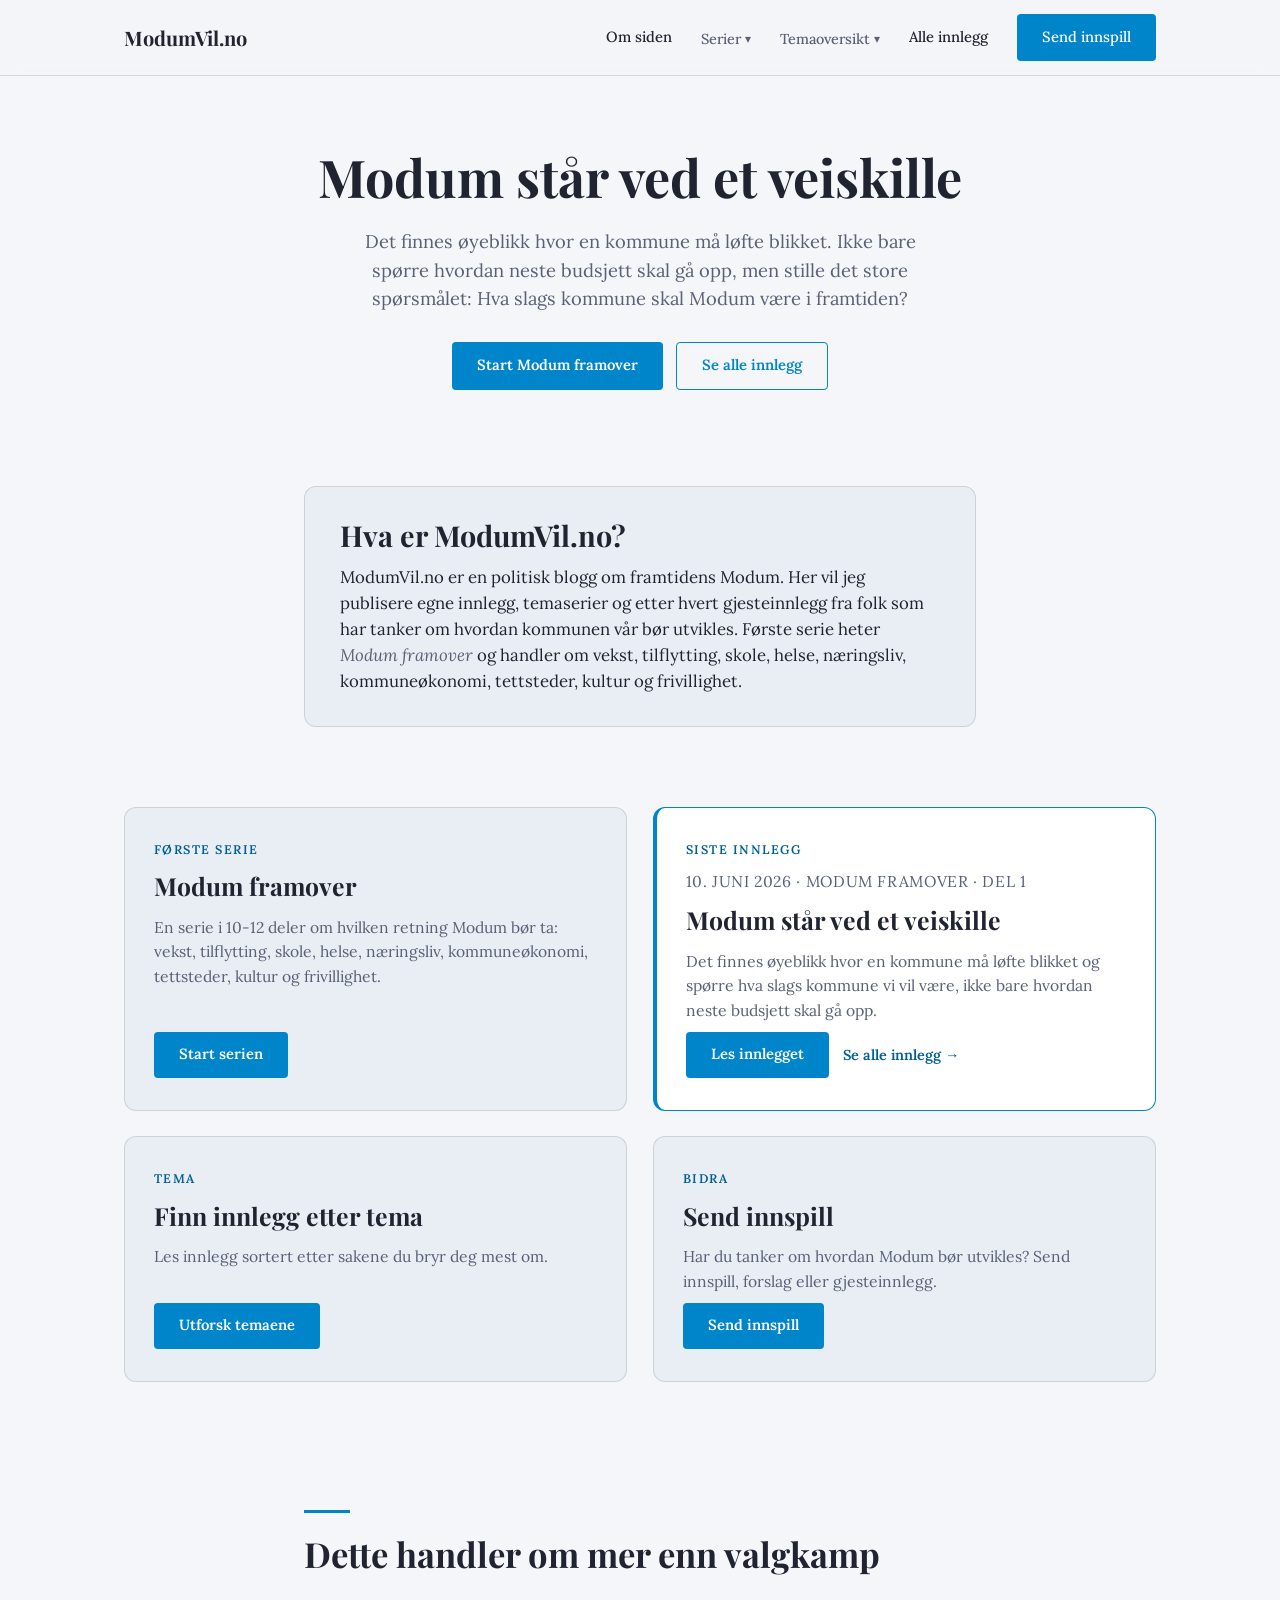
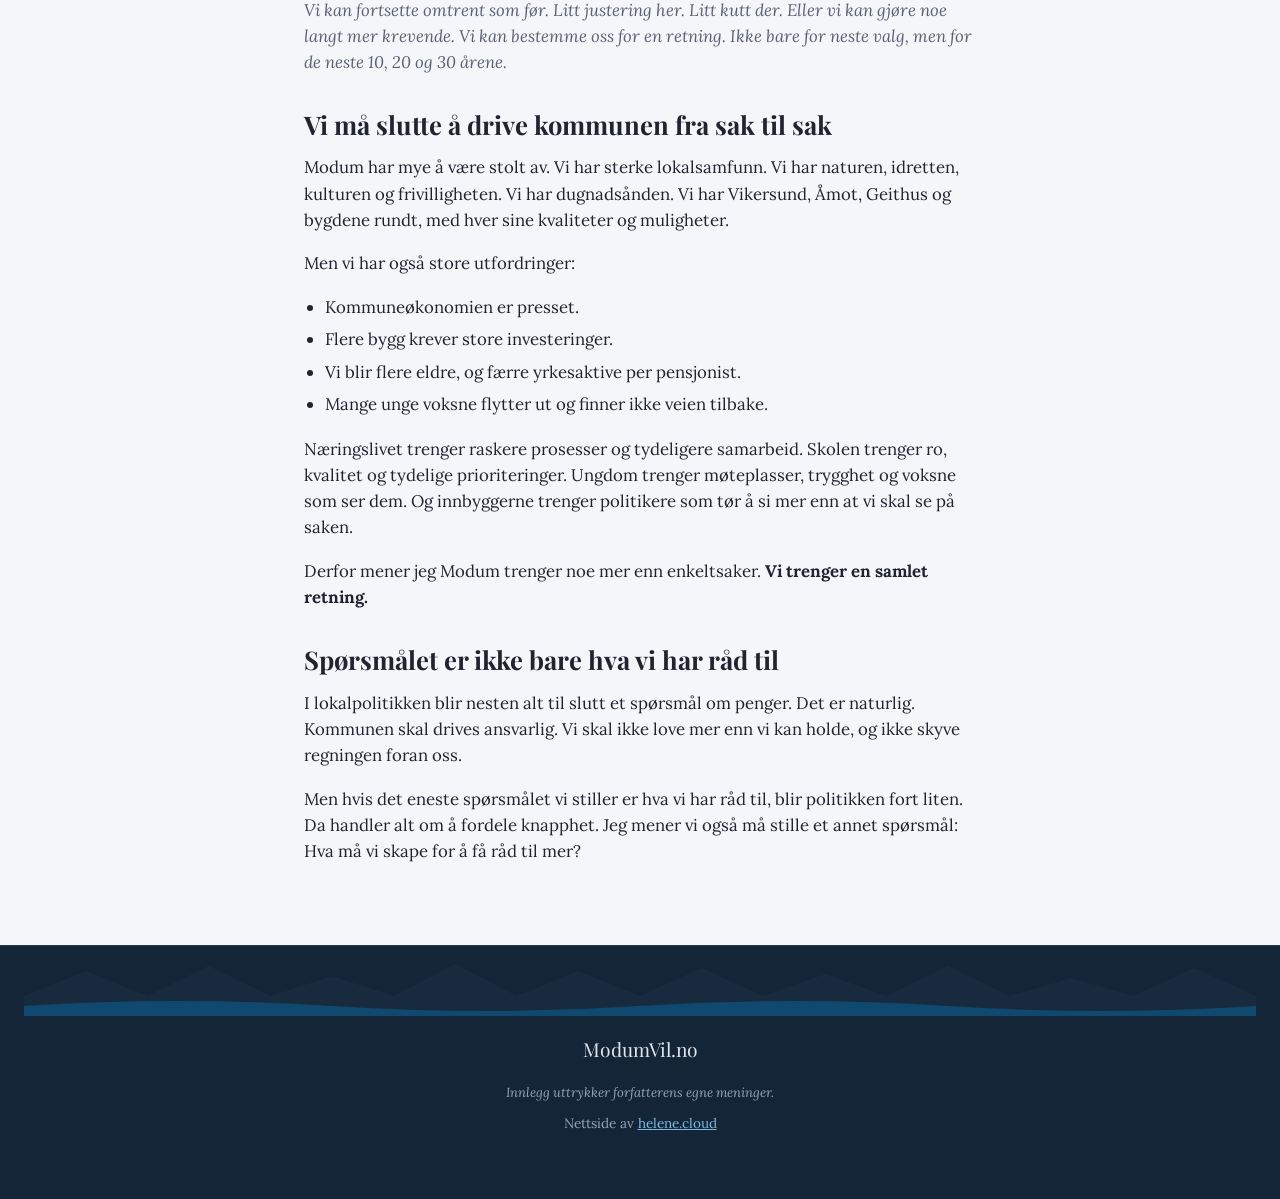
==== commit 1550354d: "Forside som 4-blokk hub (Send innspill som 4. kort) + drop kontakt-CTA-seksjon + fix renderChrome-fe" ====
--- a/index.html
+++ b/index.html
@@ -66,14 +66,6 @@
       <div class="prose" data-manifest></div>
     </section>
 
-    <section class="cta" id="kontakt" aria-labelledby="kontakt-tittel">
-      <div class="cta__inner">
-        <h2 id="kontakt-tittel" data-kontakt-tittel>Vil du bidra til debatten?</h2>
-        <p data-kontakt-tekst>Framtiden skapes ikke av en person alene. Har du innspill, tanker eller et helt innlegg om samfunnsutviklingen i kommunen? Send det inn, så tar vi praten videre.</p>
-        <a href="bidra.html" class="btn">Skriv et gjesteinnlegg</a>
-        <p style="margin-top:1.1rem"><a href="#" id="kontaktBtn" style="color:#9fadbc;text-decoration:underline" hidden>Send e-post direkte</a></p>
-      </div>
-    </section>
   </main>
 
   <footer class="footer">
--- a/css/style.css
+++ b/css/style.css
@@ -68,7 +68,8 @@
 .hero { text-align: center; padding: 4.5rem 1.5rem 2.5rem; position: relative; }
 .hero__inner { max-width: var(--maxw); margin: 0 auto; }
 .hero h1 { font-size: clamp(2.1rem, 5.3vw, 3.25rem); margin-bottom: 1.3rem; }
-.hero__lead { font-style: italic; color: var(--ink-soft); max-width: 560px; margin: 0 auto 1.8rem; font-size: 1.15rem; }
+.hero__lead { color: var(--ink-soft); max-width: 560px; margin: 0 auto 1.8rem; font-size: 1.15rem; }
+.hero__lead em, .hero__lead i { font-style: italic; }
 .hero__actions { display: flex; flex-wrap: wrap; gap: .8rem; justify-content: center; }
 .hero__byline { font-size: .82rem; letter-spacing: .12em; text-transform: uppercase; color: var(--accent-deep); font-weight: 600; margin-bottom: 1rem; }
 .hero--bilde .hero__byline { color: rgba(255,255,255,.85); }
@@ -92,8 +93,8 @@
 .rule { width: 46px; height: 3px; background: var(--accent); margin-bottom: 1.4rem; }
 .section h2 { font-size: clamp(1.58rem, 3.3vw, 2.16rem); margin-bottom: 1.4rem; }
 
-/* Hub-kort på forsiden (3 inngangsblokker) */
-.hub { display: grid; grid-template-columns: repeat(3, 1fr); gap: 1.6rem; }
+/* Hub-kort på forsiden (4 inngangsblokker, 2x2 på desktop) */
+.hub { display: grid; grid-template-columns: repeat(2, 1fr); gap: 1.6rem; }
 .hub-card { background: var(--bg-alt); border: 1px solid var(--line); border-radius: 12px; padding: 2rem 1.8rem; display: flex; flex-direction: column; gap: .6rem; }
 .hub-card .eyebrow { font-size: .78rem; letter-spacing: .12em; text-transform: uppercase; color: var(--accent-deep); font-weight: 600; margin: 0; }
 .hub-card h2 { font-size: 1.55rem; margin: .2rem 0 .3rem; line-height: 1.15; }
@@ -117,7 +118,9 @@
 
 /* Manifest rik tekst */
 .prose { color: var(--ink); }
-.prose h3 { font-size: 1.6rem; margin: 2.2rem 0 1rem; }
+.prose h2 { font-size: 1.95rem; margin: 2.4rem 0 1rem; font-family: var(--display); font-weight: 700; }
+.prose h3 { font-size: 1.6rem; margin: 2.2rem 0 1rem; font-family: var(--display); font-weight: 700; }
+.prose ol { margin: 0 0 1.2rem 1.3rem; list-style: decimal; }
 .prose ul { margin: 0 0 1.2rem 1.3rem; }
 .prose li { margin-bottom: .4rem; }
 .prose a { color: var(--accent-deep); text-decoration: underline; }
@@ -151,11 +154,14 @@
 .article__byline strong { color: var(--ink); font-style: normal; font-weight: 600; }
 .article__byline-tag { display: inline-block; margin-left: .5rem; padding: .15rem .55rem; font-size: .75rem; letter-spacing: .04em; text-transform: uppercase; background: var(--accent); color: #fff; border-radius: 99px; font-style: normal; }
 .article h1 { font-size: clamp(1.76rem, 4.4vw, 2.65rem); margin-bottom: 1rem; }
-.article__lead { font-style: italic; color: var(--ink-soft); font-size: 1.2rem; margin-bottom: 1.8rem; }
+.article__lead { color: var(--ink-soft); font-size: 1.2rem; margin-bottom: 1.8rem; }
+.article__lead em, .article__lead i { font-style: italic; }
 .article__media { margin: 0 0 2rem; }
 .article__media img { width: 100%; border-radius: 6px; }
 .article__body { font-size: 1.1rem; }
+.article__body h2 { font-size: 1.85rem; margin: 2.2rem 0 1rem; }
 .article__body h3 { font-size: 1.5rem; margin: 2rem 0 1rem; }
+.article__body ol { margin: 0 0 1.2rem 1.3rem; list-style: decimal; }
 .article__body ul { margin: 0 0 1.2rem 1.3rem; }
 .article__body a { color: var(--accent-deep); text-decoration: underline; }
 
@@ -215,6 +221,7 @@
   .article h1 { font-size: 1.6rem; margin-bottom: .8rem; }
   .article__lead { font-size: 1.05rem; }
   .article__body { font-size: 1.02rem; }
+  .article__body h2 { font-size: 1.45rem; margin: 1.8rem 0 .8rem; }
   .article__body h3 { font-size: 1.25rem; margin: 1.6rem 0 .8rem; }
   .hero__byline { font-size: .72rem; margin-bottom: .7rem; }
   .article__byline { font-size: .95rem; margin-bottom: 1.2rem; }
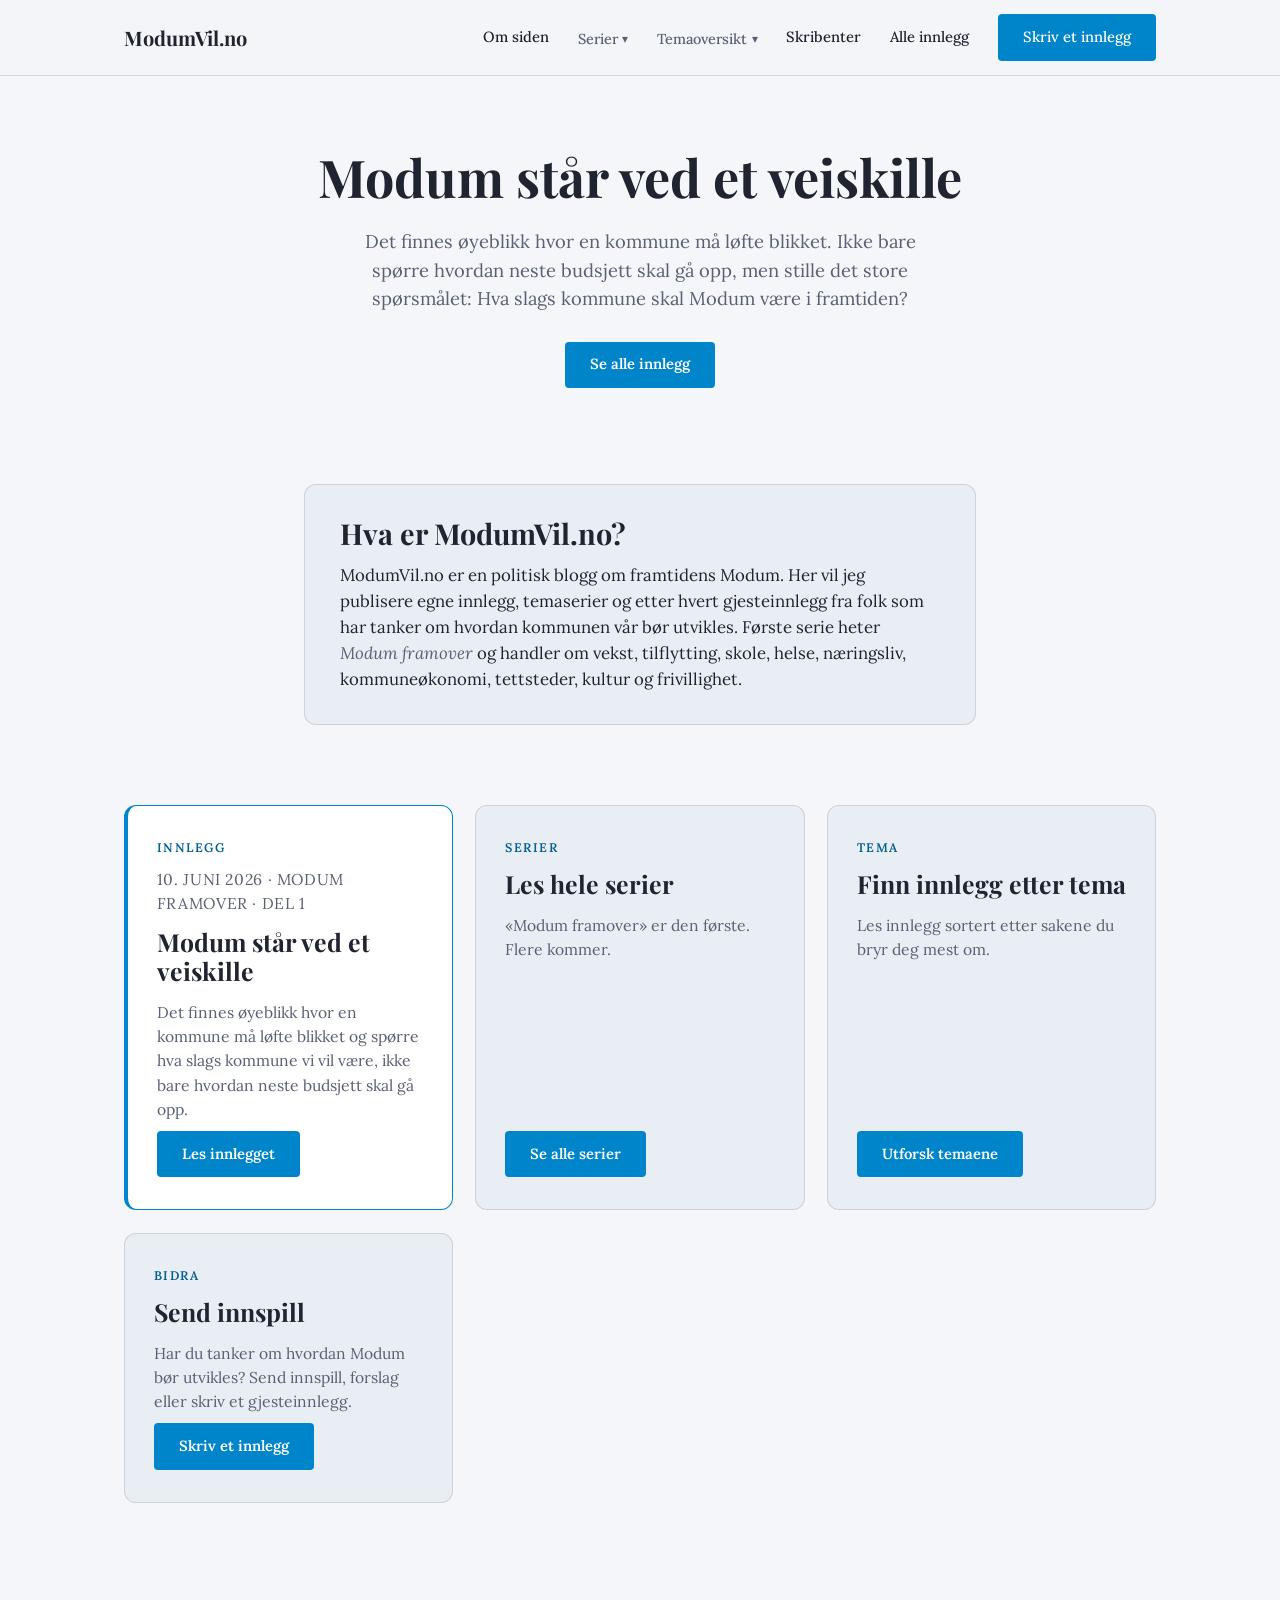
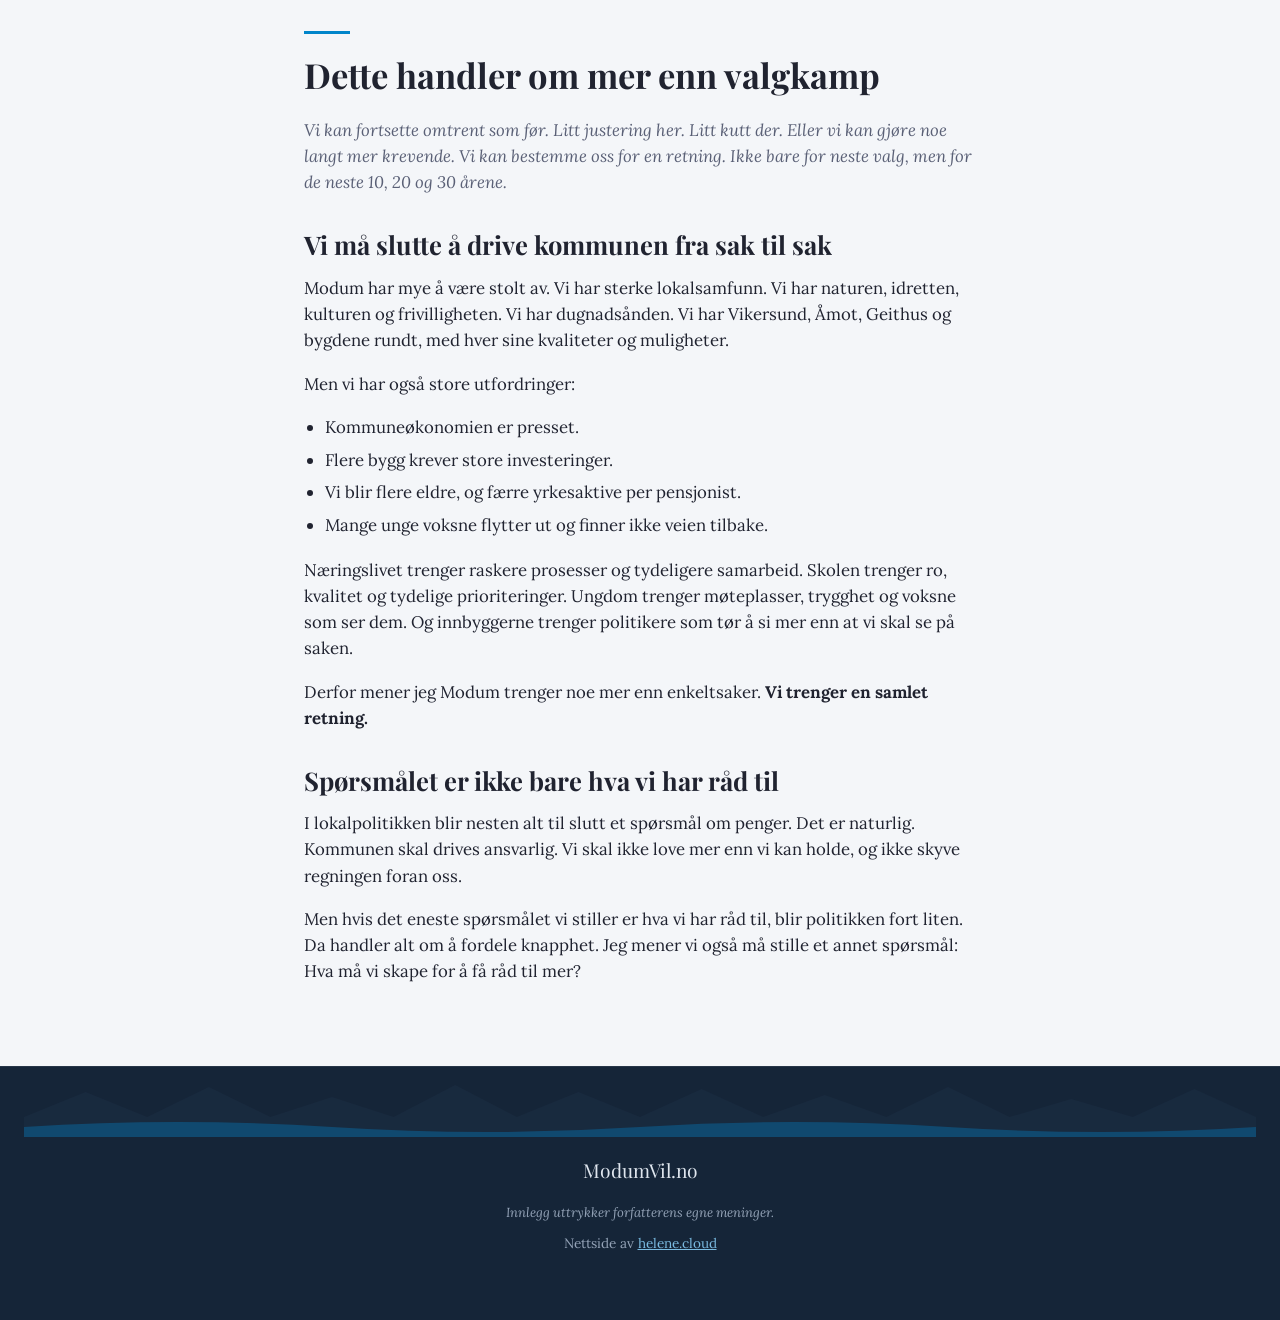
==== commit 9bf174d2: "Forside-rev2: 3 siste innlegg + serier/tema/send innspill + hero bla CTA. Bidra: select med pil + bi" ====
--- a/index.html
+++ b/index.html
@@ -3,12 +3,12 @@
 <head>
   <meta charset="UTF-8" />
   <meta name="viewport" content="width=device-width, initial-scale=1.0" />
-  <title>Politisk blogg</title>
-  <meta name="description" content="Tanker om samfunnsutviklingen i kommunen." />
+  <title>ModumVil.no - Politiske innlegg om framtidens Modum</title>
+  <meta name="description" content="Politiske innlegg, temaserier og gjesteinnlegg om hvordan Modum kommune bør utvikles." />
   <link rel="canonical" href="https://modumvil.no/" id="canonical" />
   <meta property="og:type" content="website" />
-  <meta property="og:title" content="Politisk blogg" id="ogTitle" />
-  <meta property="og:description" content="" id="ogDesc" />
+  <meta property="og:title" content="ModumVil.no - Politiske innlegg om framtidens Modum" id="ogTitle" />
+  <meta property="og:description" content="Politiske innlegg, temaserier og gjesteinnlegg om hvordan Modum kommune bør utvikles." id="ogDesc" />
   <meta property="og:url" content="https://modumvil.no/" id="ogUrl" />
   <meta property="og:image" content="" id="ogImage" />
   <meta property="og:locale" content="nb_NO" />
@@ -28,7 +28,7 @@
     <div class="nav__inner">
       <a href="#top" class="nav__brand" data-navn>Politisk blogg</a>
       <nav class="nav__links" id="navLinks" aria-label="Hovedmeny">
-        <a href="bidra.html" class="btn" id="navCta">Send innspill</a>
+        <a href="bidra.html" class="btn" id="navCta">Skriv et innlegg</a>
       </nav>
       <button class="nav__toggle" id="navToggle" aria-label="Åpne meny" aria-expanded="false" aria-controls="navLinks">
         <span></span><span></span><span></span>
@@ -39,12 +39,10 @@
   <main id="hovedinnhold">
     <section class="hero">
       <div class="hero__inner">
-        <p class="hero__byline" id="heroByline" hidden></p>
         <h1 data-tittel>Overskrift</h1>
         <p class="hero__lead" data-ingress></p>
         <div class="hero__actions">
-          <a href="serie.html?navn=Modum%20framover" class="btn" data-cta>Start Modum framover</a>
-          <a href="arkiv.html" class="btn btn--ghost">Se alle innlegg</a>
+          <a href="arkiv.html" class="btn">Se alle innlegg</a>
         </div>
       </div>
     </section>
--- a/css/style.css
+++ b/css/style.css
@@ -93,8 +93,9 @@
 .rule { width: 46px; height: 3px; background: var(--accent); margin-bottom: 1.4rem; }
 .section h2 { font-size: clamp(1.58rem, 3.3vw, 2.16rem); margin-bottom: 1.4rem; }
 
-/* Hub-kort på forsiden (4 inngangsblokker, 2x2 på desktop) */
-.hub { display: grid; grid-template-columns: repeat(2, 1fr); gap: 1.6rem; }
+/* Hub-kort på forsiden (3-kol desktop, 2-kol tablet, 1-kol mobil) */
+.hub { display: grid; grid-template-columns: repeat(3, 1fr); gap: 1.4rem; }
+@media (max-width: 980px) { .hub { grid-template-columns: repeat(2, 1fr); } }
 .hub-card { background: var(--bg-alt); border: 1px solid var(--line); border-radius: 12px; padding: 2rem 1.8rem; display: flex; flex-direction: column; gap: .6rem; }
 .hub-card .eyebrow { font-size: .78rem; letter-spacing: .12em; text-transform: uppercase; color: var(--accent-deep); font-weight: 600; margin: 0; }
 .hub-card h2 { font-size: 1.55rem; margin: .2rem 0 .3rem; line-height: 1.15; }
@@ -158,12 +159,47 @@
 .article__lead em, .article__lead i { font-style: italic; }
 .article__media { margin: 0 0 2rem; }
 .article__media img { width: 100%; border-radius: 6px; }
+.article__bildetekst { display: block; font-size: .85rem; color: var(--ink-soft); font-style: italic; margin-top: .5rem; }
 .article__body { font-size: 1.1rem; }
 .article__body h2 { font-size: 1.85rem; margin: 2.2rem 0 1rem; }
 .article__body h3 { font-size: 1.5rem; margin: 2rem 0 1rem; }
 .article__body ol { margin: 0 0 1.2rem 1.3rem; list-style: decimal; }
 .article__body ul { margin: 0 0 1.2rem 1.3rem; }
 .article__body a { color: var(--accent-deep); text-decoration: underline; }
+
+/* Faste skribenter - 2 kolonner pa desktop, 1 pa mobil */
+.skribenter { display: grid; grid-template-columns: repeat(2, 1fr); gap: 1.4rem; }
+.skribent { display: grid; grid-template-columns: 96px 1fr; gap: 1.1rem; align-items: start; background: #fff; border: 1px solid var(--line); border-radius: 12px; padding: 1.1rem 1.2rem; }
+.skribent__media { aspect-ratio: 1; border-radius: 50%; overflow: hidden; background: var(--bg-alt); }
+.skribent__media img { width: 100%; height: 100%; object-fit: cover; display: block; }
+.skribent__media--placeholder { display: flex; align-items: center; justify-content: center; font-family: var(--display); font-size: 2.2rem; color: var(--accent-deep); background: var(--bg-alt); }
+.skribent h3 { font-size: 1.2rem; margin: 0 0 .2rem; line-height: 1.2; }
+.skribent__rolle { font-size: .8rem; letter-spacing: .04em; text-transform: uppercase; color: var(--accent-deep); margin: 0 0 .5rem; }
+.skribent__body p { color: var(--ink-soft); margin: 0 0 .5rem; font-size: .95rem; }
+.skribent__lenke { color: var(--accent-deep); font-weight: 600; font-size: .9rem; }
+.skribent__lenke:hover { text-decoration: underline; }
+@media (max-width: 820px) {
+  .skribenter { grid-template-columns: 1fr; }
+  .skribent { grid-template-columns: 72px 1fr; gap: 1rem; padding: 1rem; }
+}
+
+/* Rik-tekst-editor i skjema (gjesteinnlegg) */
+.rt { border: 1px solid var(--line); border-radius: 8px; overflow: hidden; background: #fff; }
+.rt__toolbar { display: flex; flex-wrap: wrap; gap: .25rem; padding: .4rem; border-bottom: 1px solid var(--line); background: var(--bg-alt); }
+.rt__btn { background: transparent; border: 1px solid transparent; border-radius: 5px; padding: .35rem .55rem; font-family: var(--body); font-size: .88rem; color: var(--ink); cursor: pointer; }
+.rt__btn:hover { background: #fff; border-color: var(--line); }
+.rt__btn--h { font-family: var(--display); font-weight: 600; }
+.rt__btn--b { font-weight: 700; }
+.rt__btn--i { font-style: italic; }
+.rt__sep { width: 1px; background: var(--line); margin: .25rem .15rem; }
+.rt__editor { min-height: 220px; padding: 1rem 1.1rem; font-family: var(--body); color: var(--ink); line-height: 1.6; outline: none; }
+.rt__editor:focus { background: #fafcff; }
+.rt__editor h2 { font-family: var(--display); font-size: 1.5rem; margin: .8rem 0 .4rem; }
+.rt__editor h3 { font-family: var(--display); font-size: 1.25rem; margin: .8rem 0 .4rem; }
+.rt__editor ul { list-style: disc; margin: 0 0 .8rem 1.4rem; }
+.rt__editor ol { list-style: decimal; margin: 0 0 .8rem 1.4rem; }
+.rt__editor a { color: var(--accent-deep); text-decoration: underline; }
+.rt__editor:empty::before { content: attr(data-placeholder); color: var(--ink-soft); font-style: italic; pointer-events: none; }
 
 /* Skjema (gjesteinnlegg) */
 .skjema { margin-top: 2rem; display: grid; gap: 1.2rem; }
@@ -175,8 +211,17 @@
   width: 100%; font-family: var(--body); font-size: 1rem; color: var(--ink);
   background: #fff; border: 1px solid var(--line); border-radius: 8px; padding: .7rem .8rem;
 }
-.skjema input:focus, .skjema textarea:focus { outline: none; border-color: var(--accent); }
+.skjema input:focus, .skjema textarea:focus, .skjema__select:focus { outline: none; border-color: var(--accent); }
+.skjema__select {
+  width: 100%; font-family: var(--body); font-size: 1rem; color: var(--ink);
+  background: #fff; border: 1px solid var(--line); border-radius: 8px; padding: .7rem 2.2rem .7rem .8rem;
+  appearance: none; -webkit-appearance: none; -moz-appearance: none; cursor: pointer;
+  background-image: url("data:image/svg+xml;utf8,<svg xmlns='http://www.w3.org/2000/svg' viewBox='0 0 12 12'><path fill='%230085ca' d='M2 4l4 4 4-4'/></svg>");
+  background-repeat: no-repeat; background-position: right .8rem center; background-size: 14px;
+}
 .skjema textarea { resize: vertical; min-height: 180px; line-height: 1.6; }
+.skjema__bilde { border: 1px solid var(--line); border-radius: 8px; padding: 1rem 1.2rem; display: grid; gap: 1rem; background: var(--bg-alt); }
+.skjema__bilde legend { font-weight: 600; padding: 0 .4rem; font-size: .95rem; }
 .skjema__samtykke { display: flex; gap: .6rem; align-items: flex-start; font-size: .95rem; color: var(--ink-soft); }
 .skjema__samtykke input { margin-top: .25rem; }
 .skjema__feil { color: #b3331b; font-size: .95rem; }
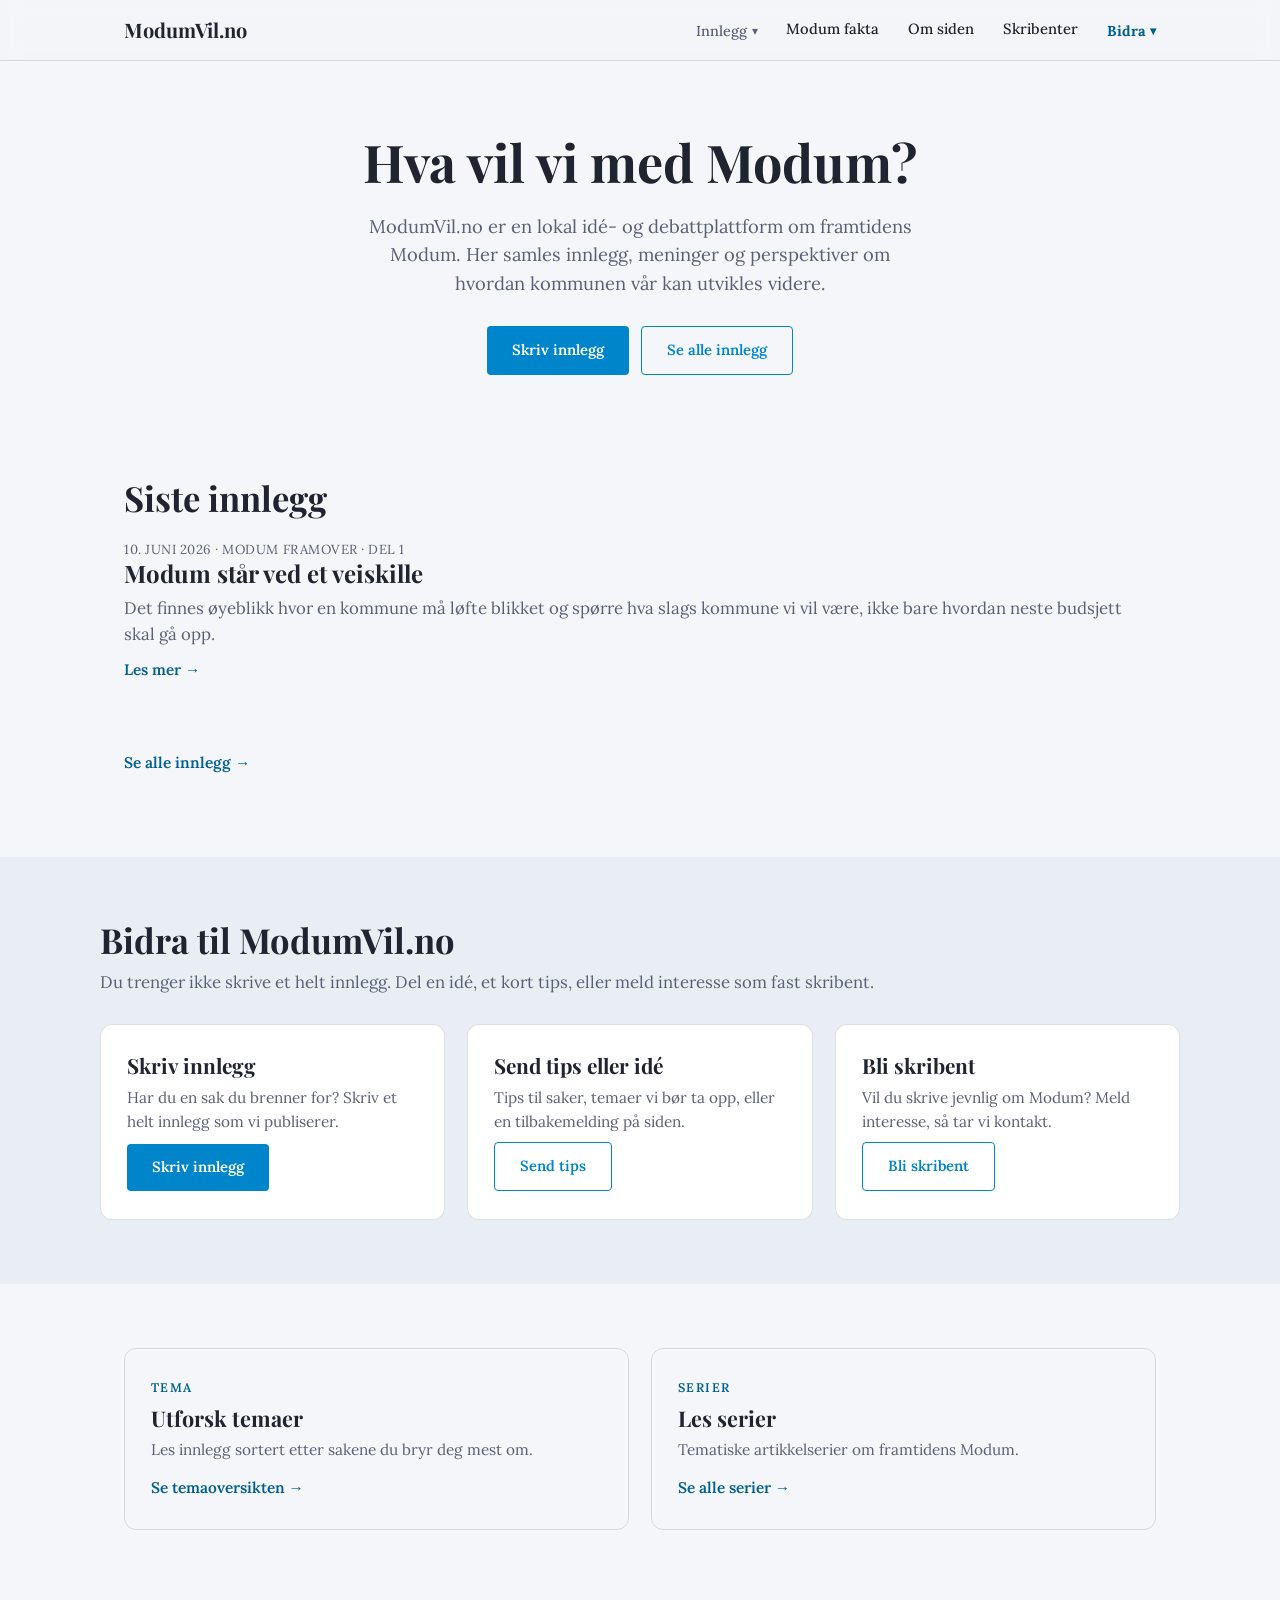
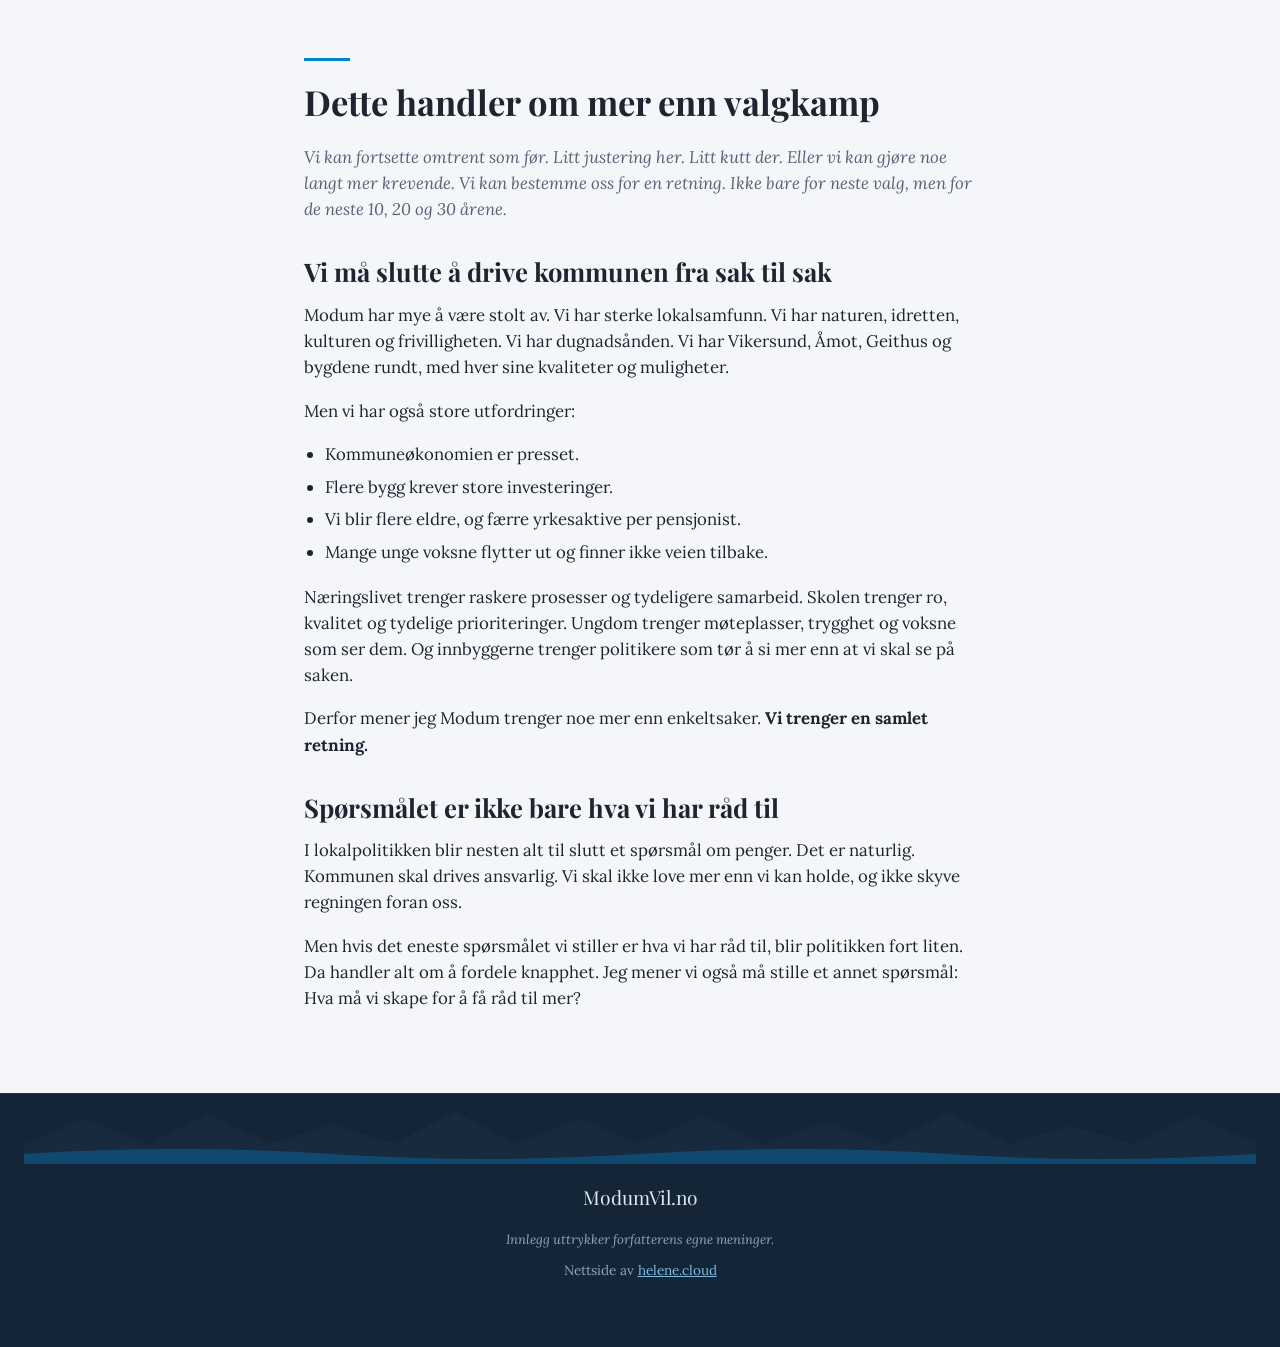
==== commit 11703ecd: "Ny IA: fast meny m/ Innlegg+Bidra-dropdowns, ny hero (2 knapper), forside (Siste innlegg/Bidra/Utfor" ====
--- a/index.html
+++ b/index.html
@@ -3,12 +3,12 @@
 <head>
   <meta charset="UTF-8" />
   <meta name="viewport" content="width=device-width, initial-scale=1.0" />
-  <title>ModumVil.no - Politiske innlegg om framtidens Modum</title>
-  <meta name="description" content="Politiske innlegg, temaserier og gjesteinnlegg om hvordan Modum kommune bør utvikles." />
+  <title>ModumVil.no</title>
+  <meta name="description" content="Politisk blogg om framtidens Modum." />
   <link rel="canonical" href="https://modumvil.no/" id="canonical" />
   <meta property="og:type" content="website" />
-  <meta property="og:title" content="ModumVil.no - Politiske innlegg om framtidens Modum" id="ogTitle" />
-  <meta property="og:description" content="Politiske innlegg, temaserier og gjesteinnlegg om hvordan Modum kommune bør utvikles." id="ogDesc" />
+  <meta property="og:title" content="ModumVil.no" id="ogTitle" />
+  <meta property="og:description" content="Politisk blogg om framtidens Modum." id="ogDesc" />
   <meta property="og:url" content="https://modumvil.no/" id="ogUrl" />
   <meta property="og:image" content="" id="ogImage" />
   <meta property="og:locale" content="nb_NO" />
@@ -27,9 +27,7 @@
   <header class="nav" id="top">
     <div class="nav__inner">
       <a href="#top" class="nav__brand" data-navn>Politisk blogg</a>
-      <nav class="nav__links" id="navLinks" aria-label="Hovedmeny">
-        <a href="bidra.html" class="btn" id="navCta">Skriv et innlegg</a>
-      </nav>
+      <nav class="nav__links" id="navLinks" aria-label="Hovedmeny"></nav>
       <button class="nav__toggle" id="navToggle" aria-label="Åpne meny" aria-expanded="false" aria-controls="navLinks">
         <span></span><span></span><span></span>
       </button>
@@ -39,23 +37,59 @@
   <main id="hovedinnhold">
     <section class="hero">
       <div class="hero__inner">
-        <h1 data-tittel>Overskrift</h1>
-        <p class="hero__lead" data-ingress></p>
+        <h1 data-tittel>Hva vil vi med Modum?</h1>
+        <p class="hero__lead" data-ingress>ModumVil.no er en lokal idé- og debattplattform om framtidens Modum. Her samles innlegg, meninger og perspektiver om hvordan kommunen vår kan utvikles videre.</p>
         <div class="hero__actions">
-          <a href="arkiv.html" class="btn">Se alle innlegg</a>
+          <a href="bidra.html" class="btn">Skriv innlegg</a>
+          <a href="arkiv.html" class="btn btn--ghost">Se alle innlegg</a>
         </div>
       </div>
     </section>
 
-    <section class="section om" id="om" hidden>
-      <div class="om-box">
-        <h2 data-om-tittel>Hva er ModumVil.no?</h2>
-        <div class="prose" data-om-tekst></div>
+    <section class="section section--wide" id="siste" aria-labelledby="siste-tittel">
+      <h2 id="siste-tittel" class="seksjon-tittel">Siste innlegg</h2>
+      <div class="post-liste" id="sisteListe"></div>
+      <p id="sisteTom" class="muted" hidden>Ingen innlegg er publisert ennå.</p>
+      <p class="seksjon-mer"><a href="arkiv.html" class="lenke-pil">Se alle innlegg &rarr;</a></p>
+    </section>
+
+    <section class="section section--wide bidra-seksjon" id="bidra" aria-labelledby="bidra-tittel">
+      <h2 id="bidra-tittel" class="seksjon-tittel">Bidra til ModumVil.no</h2>
+      <p class="seksjon-ingress">Du trenger ikke skrive et helt innlegg. Del en idé, et kort tips, eller meld interesse som fast skribent.</p>
+      <div class="bidra-kort">
+        <article class="bidra-kort__item">
+          <h3>Skriv innlegg</h3>
+          <p>Har du en sak du brenner for? Skriv et helt innlegg som vi publiserer.</p>
+          <a href="bidra.html" class="btn">Skriv innlegg</a>
+        </article>
+        <article class="bidra-kort__item">
+          <h3>Send tips eller idé</h3>
+          <p>Tips til saker, temaer vi bør ta opp, eller en tilbakemelding på siden.</p>
+          <a href="tips.html" class="btn btn--ghost">Send tips</a>
+        </article>
+        <article class="bidra-kort__item">
+          <h3>Bli skribent</h3>
+          <p>Vil du skrive jevnlig om Modum? Meld interesse, så tar vi kontakt.</p>
+          <a href="bli-skribent.html" class="btn btn--ghost">Bli skribent</a>
+        </article>
       </div>
     </section>
 
-    <section class="section section--wide" id="hub" aria-label="Hovedinnganger">
-      <div class="hub" id="hubGrid"></div>
+    <section class="section section--wide utforsk-seksjon" aria-label="Utforsk">
+      <div class="utforsk-grid">
+        <article class="utforsk-kort">
+          <p class="eyebrow">Tema</p>
+          <h3>Utforsk temaer</h3>
+          <p>Les innlegg sortert etter sakene du bryr deg mest om.</p>
+          <a href="temaer.html" class="lenke-pil">Se temaoversikten &rarr;</a>
+        </article>
+        <article class="utforsk-kort">
+          <p class="eyebrow">Serier</p>
+          <h3>Les serier</h3>
+          <p>Tematiske artikkelserier om framtidens Modum.</p>
+          <a href="serier.html" class="lenke-pil">Se alle serier &rarr;</a>
+        </article>
+      </div>
     </section>
 
     <section class="section" id="manifest" aria-labelledby="manifest-tittel" hidden>
@@ -73,6 +107,7 @@
   </footer>
 
   <script src="js/data.js"></script>
+  <script src="js/nav.js"></script>
   <script src="js/main.js"></script>
 </body>
 </html>
--- a/css/style.css
+++ b/css/style.css
@@ -110,6 +110,37 @@
   .hub { grid-template-columns: 1fr; gap: 1.2rem; }
   .hub-card { padding: 1.6rem 1.4rem; }
 }
+
+/* Bidra-dropdown i menyen - aksentuert sa "Bidra" skiller seg ut */
+.nav__dd--cta .nav__dd-toggle { color: var(--accent-deep); font-weight: 700; }
+.nav__dd--cta .nav__dd-toggle:hover { color: var(--accent); }
+
+/* Forside-seksjoner (Siste innlegg / Bidra / Utforsk) */
+.seksjon-tittel { font-size: clamp(1.5rem, 3.2vw, 2rem); margin-bottom: 1.6rem; }
+.seksjon-ingress { color: var(--ink-soft); margin: -.8rem 0 1.8rem; max-width: 60ch; }
+.seksjon-mer { margin-top: 2rem; }
+.lenke-pil { color: var(--accent-deep); font-weight: 600; font-size: .96rem; }
+.lenke-pil:hover { text-decoration: underline; }
+.post-liste { display: grid; gap: 2.2rem; }
+
+/* Bidra-kort (3 lavterskel-valg) */
+.bidra-seksjon { background: var(--bg-alt); max-width: none; }
+.bidra-seksjon > * { max-width: 1080px; margin-left: auto; margin-right: auto; }
+.bidra-kort { display: grid; grid-template-columns: repeat(3, 1fr); gap: 1.4rem; }
+.bidra-kort__item { background: #fff; border: 1px solid var(--line); border-radius: 12px; padding: 1.8rem 1.6rem; display: flex; flex-direction: column; gap: .55rem; }
+.bidra-kort__item h3 { font-size: 1.3rem; margin: 0; }
+.bidra-kort__item p { color: var(--ink-soft); margin: 0; font-size: .96rem; }
+.bidra-kort__item .btn { align-self: flex-start; margin-top: auto; }
+@media (max-width: 900px) { .bidra-kort { grid-template-columns: 1fr; } }
+
+/* Utforsk-kort (temaer + serier) */
+.utforsk-grid { display: grid; grid-template-columns: 1fr 1fr; gap: 1.4rem; }
+.utforsk-kort { border: 1px solid var(--line); border-radius: 12px; padding: 1.8rem 1.6rem; display: flex; flex-direction: column; gap: .5rem; }
+.utforsk-kort h3 { font-size: 1.35rem; margin: 0; }
+.utforsk-kort p { color: var(--ink-soft); margin: 0; font-size: .96rem; }
+.utforsk-kort .eyebrow { font-size: .78rem; letter-spacing: .12em; text-transform: uppercase; color: var(--accent-deep); font-weight: 600; margin: 0; }
+.utforsk-kort .lenke-pil { margin-top: .4rem; }
+@media (max-width: 760px) { .utforsk-grid { grid-template-columns: 1fr; } }
 
 /* Info-boks under hero */
 .om { padding-top: 3.5rem; padding-bottom: 1rem; }
@@ -167,20 +198,59 @@
 .article__body ul { margin: 0 0 1.2rem 1.3rem; }
 .article__body a { color: var(--accent-deep); text-decoration: underline; }
 
-/* Faste skribenter - 2 kolonner pa desktop, 1 pa mobil */
-.skribenter { display: grid; grid-template-columns: repeat(2, 1fr); gap: 1.4rem; }
-.skribent { display: grid; grid-template-columns: 96px 1fr; gap: 1.1rem; align-items: start; background: #fff; border: 1px solid var(--line); border-radius: 12px; padding: 1.1rem 1.2rem; }
+/* Modum fakta - faktakort som accordion */
+.fakta__intro { color: var(--ink-soft); margin-bottom: 2rem; }
+.fakta-gruppe { margin: 0 0 2.5rem; }
+.fakta-gruppe__tittel { font-size: 1.05rem; letter-spacing: .08em; text-transform: uppercase; color: var(--accent-deep); font-weight: 600; margin: 0 0 .8rem; }
+.fakta-grid { display: grid; grid-template-columns: repeat(2, minmax(0, 1fr)); gap: .9rem; align-items: start; }
+@media (min-width: 1100px) { .fakta-grid { grid-template-columns: repeat(3, minmax(0, 1fr)); } }
+@media (max-width: 720px) { .fakta-grid { grid-template-columns: 1fr; } }
+.faktakort { background: #fff; border: 1px solid var(--line); border-radius: 10px; overflow: hidden; }
+.faktakort__topp { width: 100%; display: flex; align-items: center; justify-content: space-between; gap: 1rem; background: transparent; border: 0; padding: 1rem 1.1rem; cursor: pointer; text-align: left; font-family: var(--body); color: var(--ink); }
+.faktakort__topp:hover { background: var(--bg-alt); }
+.faktakort__topp:focus-visible { outline: 2px solid var(--accent); outline-offset: -2px; }
+.faktakort__tekst { display: flex; flex-direction: column; gap: .2rem; min-width: 0; }
+.faktakort__tittel { font-weight: 600; font-size: .95rem; color: var(--ink-soft); }
+.faktakort__tall { font-family: var(--display); font-weight: 700; font-size: 1.5rem; color: var(--ink); line-height: 1.1; }
+.faktakort__enhet { font-family: var(--body); font-weight: 400; font-size: .95rem; color: var(--ink-soft); }
+.faktakort__endring { display: inline-block; margin-left: .5rem; font-family: var(--body); font-weight: 600; font-size: .82rem; padding: .15rem .5rem; border-radius: 99px; background: var(--bg-alt); color: var(--ink-soft); vertical-align: middle; }
+.faktakort__endring--opp { background: #d6f0e0; color: #1f6b3a; }
+.faktakort__endring--ned { background: #f7dcd6; color: #8a2614; }
+.faktakort__pil { font-size: 1.1rem; color: var(--accent); transition: transform .25s ease; }
+.faktakort__topp[aria-expanded="true"] .faktakort__pil { transform: rotate(180deg); }
+.faktakort__bunn { padding: 0 1.1rem 1.1rem; border-top: 1px solid var(--line); }
+.faktakort__bunn p { margin: .8rem 0 .4rem; font-size: .9rem; color: var(--ink); }
+.faktakort__bunn .prose { margin-top: .8rem; font-size: .95rem; }
+.faktakort__bunn .prose p { margin: 0 0 .6rem; color: var(--ink); }
+.faktakort__kilde, .faktakort__oppdatert { font-size: .85rem; color: var(--ink-soft); margin: .3rem 0; }
+.faktakort__kilde a { color: var(--accent-deep); text-decoration: underline; }
+.faktakort__historikk { margin-top: 1rem; }
+.faktakort__historikk h4 { font-family: var(--display); font-size: 1rem; margin: 0 0 .4rem; color: var(--ink); }
+.faktakort__historikk table { width: 100%; border-collapse: collapse; font-size: .85rem; }
+.faktakort__historikk th, .faktakort__historikk td { text-align: left; padding: .35rem .5rem; border-bottom: 1px solid var(--line); }
+.faktakort__historikk th { color: var(--ink-soft); font-weight: 600; }
+
+/* Faste skribenter - 2 kolonner pa desktop, 1 pa mobil. Bilde til venstre, innhold til hoyre. */
+.skribenter { display: grid; grid-template-columns: repeat(2, minmax(0, 1fr)); gap: 1.2rem; }
+.skribent { display: grid; grid-template-columns: 88px 1fr; gap: 1rem; align-items: start; background: #fff; border: 1px solid var(--line); border-radius: 12px; padding: 1rem 1.1rem; min-width: 0; }
 .skribent__media { aspect-ratio: 1; border-radius: 50%; overflow: hidden; background: var(--bg-alt); }
 .skribent__media img { width: 100%; height: 100%; object-fit: cover; display: block; }
-.skribent__media--placeholder { display: flex; align-items: center; justify-content: center; font-family: var(--display); font-size: 2.2rem; color: var(--accent-deep); background: var(--bg-alt); }
-.skribent h3 { font-size: 1.2rem; margin: 0 0 .2rem; line-height: 1.2; }
-.skribent__rolle { font-size: .8rem; letter-spacing: .04em; text-transform: uppercase; color: var(--accent-deep); margin: 0 0 .5rem; }
-.skribent__body p { color: var(--ink-soft); margin: 0 0 .5rem; font-size: .95rem; }
-.skribent__lenke { color: var(--accent-deep); font-weight: 600; font-size: .9rem; }
+.skribent__media--placeholder { display: flex; align-items: center; justify-content: center; font-family: var(--display); font-size: 2rem; color: var(--accent-deep); background: var(--bg-alt); }
+.skribent__body { min-width: 0; }
+.skribent__body h3, .skribent__body p, .skribent__rolle { overflow-wrap: break-word; word-break: break-word; }
+.skribent h3 { font-size: 1.1rem; margin: 0 0 .15rem; line-height: 1.2; }
+.skribent__rolle { font-size: .7rem; letter-spacing: .05em; text-transform: uppercase; color: var(--accent-deep); margin: 0 0 .5rem; font-weight: 600; }
+.skribent__body p { color: var(--ink-soft); margin: 0 0 .5rem; font-size: .9rem; line-height: 1.5; }
+.skribent__lenke { color: var(--accent-deep); font-weight: 600; font-size: .85rem; }
 .skribent__lenke:hover { text-decoration: underline; }
 @media (max-width: 820px) {
-  .skribenter { grid-template-columns: 1fr; }
-  .skribent { grid-template-columns: 72px 1fr; gap: 1rem; padding: 1rem; }
+  .skribenter { grid-template-columns: 1fr; gap: .9rem; }
+  .skribent { grid-template-columns: 68px 1fr; gap: .9rem; padding: .85rem 1rem; }
+  .skribent h3 { font-size: .98rem; }
+  .skribent__rolle { font-size: .65rem; margin-bottom: .4rem; }
+  .skribent__body p { font-size: .85rem; line-height: 1.45; }
+  .skribent__lenke { font-size: .82rem; }
+  .skribent__media--placeholder { font-size: 1.5rem; }
 }
 
 /* Rik-tekst-editor i skjema (gjesteinnlegg) */
@@ -224,6 +294,10 @@
 .skjema__bilde legend { font-weight: 600; padding: 0 .4rem; font-size: .95rem; }
 .skjema__samtykke { display: flex; gap: .6rem; align-items: flex-start; font-size: .95rem; color: var(--ink-soft); }
 .skjema__samtykke input { margin-top: .25rem; }
+.skjema__radios { border: 1px solid var(--line); border-radius: 8px; padding: 1rem 1.2rem; display: grid; gap: .55rem; }
+.skjema__radios legend { font-weight: 600; padding: 0 .4rem; font-size: .95rem; }
+.skjema__radios label { display: flex; gap: .55rem; align-items: center; font-size: .96rem; cursor: pointer; }
+.skjema__radios input { margin: 0; }
 .skjema__feil { color: #b3331b; font-size: .95rem; }
 .skjema__takk { margin-top: 2rem; background: var(--bg-alt); border: 1px solid var(--line); border-radius: 12px; padding: 2rem; }
 .skjema__takk h2 { font-size: 1.6rem; margin-bottom: .6rem; }
